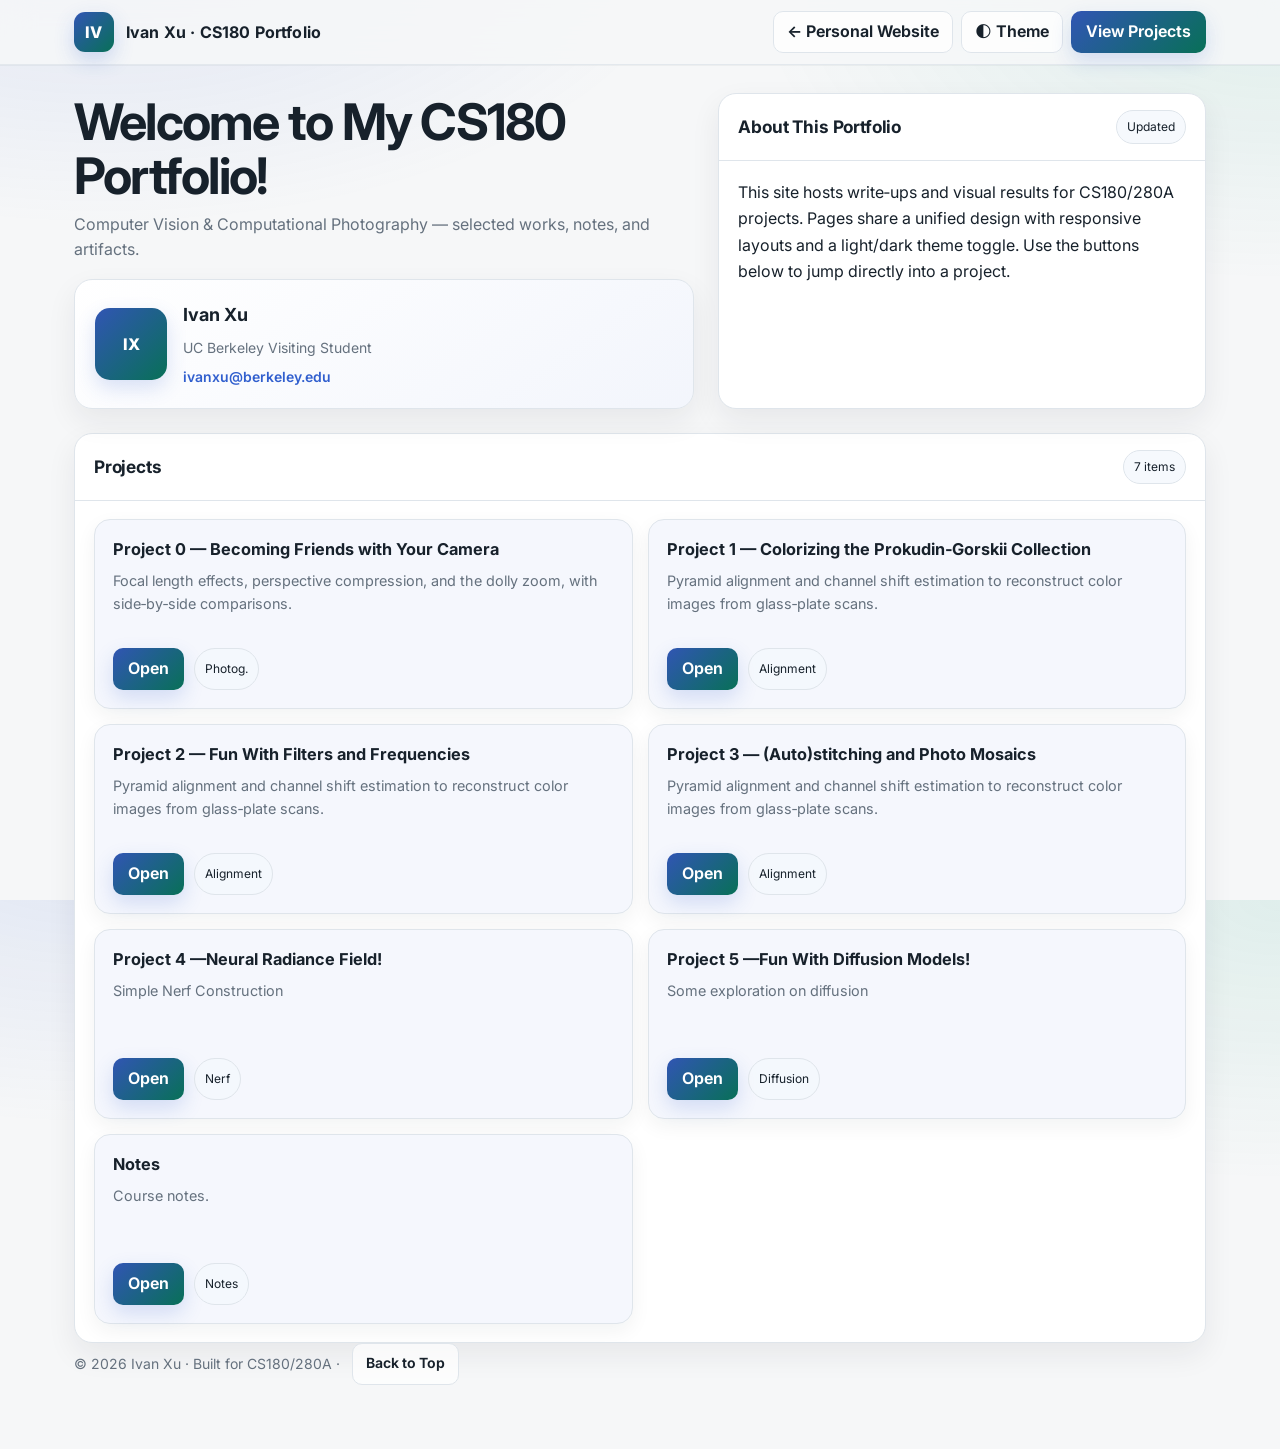
==== index.html @ 7f8e0cc7 "Polish CS180 portfolio visuals" ====
<!DOCTYPE html>
<html lang="en" data-theme="light">
<head>
  <meta charset="UTF-8" />
  <meta name="viewport" content="width=device-width, initial-scale=1" />
  <title>My CS180 Portfolio — Ivan Xu</title>
  <meta name="description" content="Ivan Xu · CS180/280A Portfolio — projects, profile, and links." />
  <link rel="preconnect" href="https://fonts.googleapis.com">
  <link rel="preconnect" href="https://fonts.gstatic.com" crossorigin>
  <link href="https://fonts.googleapis.com/css2?family=Inter:wght@400;500;600;700&display=swap" rel="stylesheet">
  <style>
    /* ------------------------------
       Theme Tokens (consistent with project pages)
    ------------------------------ */
    :root{
      --bg: #0b0c10;
      --panel: #111318;
      --text: #e6e8ec;
      --muted: #a6adbb;
      --accent: #7c9cff;
      --accent-2: #4ad6a7;
      --bdr: #1e2230;
      --shadow: 0 14px 40px rgba(0,0,0,.25);
      --radius-xl: 18px;
      --radius-lg: 14px;
      --radius-md: 12px;
      --blur: saturate(120%) blur(0px);
    }
    [data-theme="light"]{
      --bg: #f6f7fb;
      --panel: #ffffff;
      --text: #0b1220;
      --muted: #5c6475;
      --accent: #3a66ff;
      --accent-2: #0dbb8e;
      --bdr: #e8ebf3;
      --shadow: 0 18px 48px rgba(16,24,40,.08);
    }

    /* ------------------------------
       Base Styles
    ------------------------------ */
    * { box-sizing: border-box; }
    html, body { height: 100%; }
    body {
      margin: 0;
      font-family: Inter, system-ui, -apple-system, Segoe UI, Roboto, Helvetica, Arial, "Apple Color Emoji", "Segoe UI Emoji";
      background: radial-gradient(1200px 600px at 10% -10%, rgba(124,156,255,.12), transparent 60%),
                  radial-gradient(900px 500px at 100% 0%, rgba(74,214,167,.12), transparent 60%),
                  var(--bg);
      color: var(--text);
      line-height: 1.65;
    }

    a { color: inherit; }

    /* ------------------------------
       Header
    ------------------------------ */
    header.site { position: sticky; top: 0; z-index: 50; backdrop-filter: var(--blur); background: color-mix(in oklab, var(--bg) 70%, transparent); border-bottom: 1px solid var(--bdr); }
    .site-inner { max-width: 1080px; margin: 0 auto; padding: 14px 20px; display: flex; align-items: center; gap: 12px; }
    .logo { width: 42px; height: 42px; display: grid; place-items:center; border-radius: 12px; background: linear-gradient(135deg, var(--accent), var(--accent-2)); color: #fff; font-weight: 800; box-shadow: var(--shadow); letter-spacing: .4px; }
    .brand { font-weight: 750; letter-spacing: .3px; }
    .grow { flex: 1; }
    .site-inner > .actions { display: flex; flex-wrap: wrap; justify-content: flex-end; gap: 8px; }

    @media (max-width: 760px){
      .site-inner { flex-wrap: wrap; }
      .site-inner > .actions { width: 100%; justify-content: flex-start; }
    }

    .btn, a.btn { appearance: none; border: 0; cursor: pointer; text-decoration: none; color: #fff; font-weight: 600; }
    .btn.primary { padding: 10px 14px; border-radius: 10px; background: linear-gradient(135deg, var(--accent), var(--accent-2)); box-shadow: var(--shadow); transition: transform .2s ease, filter .2s ease; }
    .btn.primary:hover { transform: translateY(-1px); filter: saturate(110%); }
    .btn.ghost { padding: 10px 12px; border-radius: 10px; color: var(--text); background: transparent; border: 1px solid var(--bdr); }

    /* ------------------------------
       Hero
    ------------------------------ */
    .wrap { max-width: 1080px; margin: 0 auto; padding: 32px 20px 80px; }
    .hero { display: grid; grid-template-columns: 1.2fr .8fr; gap: 22px; align-items: center; }
    @media (max-width: 900px){ .hero { grid-template-columns: 1fr; } }
    .title { font-size: clamp(28px, 4vw, 44px); margin: 6px 0 8px; }
    .subtitle { color: var(--muted); margin: 0 0 18px; }

    .profile-card { background: var(--panel); border: 1px solid var(--bdr); border-radius: var(--radius-xl); box-shadow: var(--shadow); padding: 22px; display: grid; grid-template-columns: 72px 1fr; gap: 16px; align-items: center; }
    .avatar { width: 72px; height: 72px; border-radius: 16px; background: linear-gradient(135deg, var(--accent), var(--accent-2)); display: grid; place-items:center; color:#fff; font-weight: 800; box-shadow: var(--shadow); }
    .kv { display: grid; gap: 6px; }
    .kv .name { font-size: 18px; font-weight: 700; }
    .kv .meta { color: var(--muted); font-size: 14px; }
    .kv a.link { color: var(--accent); text-decoration: none; font-weight: 600; }

    /* ------------------------------
       Sections
    ------------------------------ */
    .section { margin-top: 28px; }
    .panel { background: var(--panel); border: 1px solid var(--bdr); border-radius: var(--radius-xl); box-shadow: var(--shadow); overflow: hidden; }
    .panel .panel-hd { padding: 18px 20px; border-bottom: 1px solid var(--bdr); display: flex; align-items: center; justify-content: space-between; gap: 10px; }
    .panel .panel-hd h2 { margin: 0; font-size: 18px; }
    .panel .panel-bd { padding: 20px; }

    /* Projects grid */
    .grid { display: grid; grid-template-columns: repeat(2, 1fr); gap: 18px; }
    @media (max-width: 760px){ .grid { grid-template-columns: 1fr; } }

    .card { position: relative; background: color-mix(in oklab, var(--panel) 92%, #000 8%); border: 1px solid var(--bdr); border-radius: var(--radius-lg); padding: 18px; box-shadow: var(--shadow); display: grid; gap: 10px; }
    .card h3 { margin: 0; font-size: 16px; }
    .card p { margin: 0; color: var(--muted); font-size: 14px; }
    .card .actions { display: flex; gap: 10px; margin-top: 8px; }
    .chip { display: inline-flex; align-items:center; gap:6px; padding: 6px 10px; border-radius: 999px; border: 1px dashed var(--bdr); font-size: 12px; color: var(--text); }

    /* Footer */
    footer { margin-top: 24px; color: var(--muted); font-size: 14px; }
  </style>
  <link rel="stylesheet" href="./portfolio-polish.css">
</head>
<body class="portfolio-home">
  <!-- Header -->
  <header class="site">
    <div class="site-inner">
      <div class="logo" aria-hidden="true">IV</div>
      <div class="brand">Ivan Xu · CS180 Portfolio</div>
      <div class="grow"></div>
      <div class="actions">
        <a class="btn ghost" href="https://aprilavrilivan.github.io/">← Personal Website</a>
        <button class="btn ghost" id="themeToggle" aria-label="Toggle theme">🌓 Theme</button>
        <a class="btn primary" href="#projects">View Projects</a>
      </div>
    </div>
  </header>

  <!-- Main -->
  <main class="wrap">
    <section class="hero">
      <div>
        <h1 class="title">Welcome to My CS180 Portfolio!</h1>
        <p class="subtitle">Computer Vision & Computational Photography — selected works, notes, and artifacts.</p>

        <div class="profile-card" aria-labelledby="profile-heading">
          <div class="avatar" aria-hidden="true">IX</div>
          <div class="kv">
            <div id="profile-heading" class="name">Ivan Xu</div>
            <div class="meta">UC Berkeley Visiting Student</div>
            <div class="meta"><a class="link" href="mailto:ivanxu@berkeley.edu">ivanxu@berkeley.edu</a></div>
          </div>
        </div>
      </div>
      <div class="panel" style="align-self: stretch;">
        <div class="panel-hd"><h2>About This Portfolio</h2><span class="chip">Updated</span></div>
        <div class="panel-bd">
          This site hosts write‑ups and visual results for CS180/280A projects. Pages share a unified design with responsive layouts and a light/dark theme toggle. Use the buttons below to jump directly into a project.
        </div>
      </div>
    </section>

    <!-- Projects -->
    <section id="projects" class="section panel" aria-labelledby="projects-heading">
      <div class="panel-hd">
        <h2 id="projects-heading">Projects</h2>
        <span class="chip">7 items</span>
      </div>
      <div class="panel-bd">
        <div class="grid">
          <article class="card" aria-labelledby="p0-title">
            <h3 id="p0-title">Project 0 — Becoming Friends with Your Camera</h3>
            <p>Focal length effects, perspective compression, and the dolly zoom, with side‑by‑side comparisons.</p>
            <div class="actions">
              <a class="btn primary" href="./1/index.html" aria-label="Open Project 0">Open</a>
              <span class="chip" title="Computational Photography">Photog.</span>
            </div>
          </article>

          <article class="card" aria-labelledby="p1-title">
            <h3 id="p1-title">Project 1 — Colorizing the Prokudin‑Gorskii Collection</h3>
            <p>Pyramid alignment and channel shift estimation to reconstruct color images from glass‑plate scans.</p>
            <div class="actions">
              <a class="btn primary" href="./2/index.html" aria-label="Open Project 1">Open</a>
              <span class="chip" title="Image Alignment">Alignment</span>
            </div>
          </article>

          <article class="card" aria-labelledby="p2-title">
            <h3 id="p2-title">Project 2 — Fun With Filters and Frequencies</h3>
            <p>Pyramid alignment and channel shift estimation to reconstruct color images from glass‑plate scans.</p>
            <div class="actions">
              <a class="btn primary" href="./3/index.html" aria-label="Open Project 2">Open</a>
              <span class="chip" title="Filters and Frequencies">Alignment</span>
            </div>
          </article>

          <article class="card" aria-labelledby="p3-title">
            <h3 id="p3-title">Project 3 — (Auto)stitching and Photo Mosaics</h3>
            <p>Pyramid alignment and channel shift estimation to reconstruct color images from glass‑plate scans.</p>
            <div class="actions">
              <a class="btn primary" href="./4/index.html" aria-label="Open Project 3">Open</a>
              <span class="chip" title="Image Alignment">Alignment</span>
            </div>
          </article>

          <article class="card" aria-labelledby="p4-title">
            <h3 id="p4-title">Project 4 —Neural Radiance Field!</h3>
            <p>Simple Nerf Construction</p>
            <div class="actions">
              <a class="btn primary" href="./5/index.html" aria-label="Open Project 4">Open</a>
              <span class="chip" title="Nerf">Nerf</span>
            </div>
          </article>
          
          <article class="card" aria-labelledby="p5-title">
            <h3 id="p5-title">Project 5 —Fun With Diffusion Models!</h3>
            <p>Some exploration on diffusion</p>
            <div class="actions">
              <a class="btn primary" href="./6/index.html" aria-label="Open Project 5">Open</a>
              <span class="chip" title="Diffusion">Diffusion</span>
            </div>
          </article>

          <article class="card" aria-labelledby="notes-title">
            <h3 id="notes-title">Notes</h3>
            <p>Course notes.</p>
            <div class="actions">
              <a class="btn primary" href="./notes/cs180-course-notes.pdf" aria-label="Open CS 180 notes">Open</a>
              <span class="chip" title="Course Notes">Notes</span>
            </div>
          </article>
          
        </div>
      </div>
    </section>

    <!-- Footer -->
    <footer class="wrap" style="padding-top:0;">
      © <span id="year"></span> Ivan Xu · Built for CS180/280A · <a class="btn ghost" href="#top" style="margin-left:8px;">Back to Top</a>
    </footer>
  </main>

  <script>
    // Theme toggle with persistence
    const key = 'pg-theme';
    const saved = localStorage.getItem(key);
    if(saved){ document.documentElement.setAttribute('data-theme', saved); }
    document.getElementById('themeToggle').addEventListener('click', () => {
      const current = document.documentElement.getAttribute('data-theme') || 'light';
      const next = current === 'light' ? 'dark' : 'light';
      document.documentElement.setAttribute('data-theme', next);
      localStorage.setItem(key, next);
    });
    // Footer year
    document.getElementById('year').textContent = new Date().getFullYear();
  </script>
</body>
</html>
---- portfolio-polish.css ----
:root {
  --bg: #0b1017;
  --panel: #111923;
  --text: #eef3f7;
  --muted: #a1adba;
  --accent: #6f91ff;
  --accent-2: #35c99a;
  --action-start: #3f61c2;
  --action-end: #08765c;
  --bdr: rgba(166, 181, 199, 0.18);
  --shadow: 0 14px 36px rgba(0, 0, 0, 0.22);
  --radius-xl: 18px;
  --radius-lg: 16px;
  --radius-md: 12px;
  --blur: saturate(140%) blur(16px);
}

[data-theme="light"] {
  --bg: #f6f7f8;
  --panel: #ffffff;
  --text: #17212b;
  --muted: #65717e;
  --accent: #315fce;
  --accent-2: #119a78;
  --action-start: #3155b4;
  --action-end: #087057;
  --bdr: #dfe5eb;
  --shadow: 0 12px 30px rgba(23, 33, 43, 0.07);
}

html {
  scroll-behavior: smooth;
  scroll-padding-top: 84px;
}

body {
  min-height: 100%;
  background:
    radial-gradient(960px 480px at 8% -8%, color-mix(in srgb, var(--accent) 12%, transparent), transparent 62%),
    radial-gradient(820px 440px at 100% 0%, color-mix(in srgb, var(--accent-2) 10%, transparent), transparent 64%),
    var(--bg);
  line-height: 1.65;
  -webkit-font-smoothing: antialiased;
  text-rendering: optimizeLegibility;
}

button,
input,
select,
textarea {
  font: inherit;
}

::selection {
  color: var(--text);
  background: color-mix(in srgb, var(--accent) 24%, transparent);
}

a,
button {
  -webkit-tap-highlight-color: transparent;
}

a:focus-visible,
button:focus-visible {
  outline: 3px solid var(--accent);
  outline-offset: 3px;
}

header.site {
  background: color-mix(in srgb, var(--bg) 86%, transparent);
  border-bottom-color: color-mix(in srgb, var(--bdr) 82%, transparent);
  box-shadow: 0 1px 0 color-mix(in srgb, var(--text) 4%, transparent);
  backdrop-filter: var(--blur);
  -webkit-backdrop-filter: var(--blur);
}

.site-inner {
  width: min(100%, 1180px);
  max-width: 1180px;
  min-height: 64px;
  padding: 10px 24px;
  gap: 12px;
}

.logo {
  width: 40px;
  height: 40px;
  flex: 0 0 auto;
  border-radius: 11px;
  background: linear-gradient(135deg, var(--action-start), var(--action-end));
  box-shadow: 0 8px 20px color-mix(in srgb, var(--accent) 22%, transparent);
}

.brand {
  color: var(--text);
  font-weight: 700;
  letter-spacing: 0.01em;
}

header .actions {
  display: flex;
  align-items: center;
  justify-content: flex-end;
  flex-wrap: wrap;
  gap: 8px;
}

.btn,
a.btn {
  min-height: 42px;
  display: inline-flex;
  align-items: center;
  justify-content: center;
  border-radius: 11px;
  font-weight: 650;
  line-height: 1.2;
  transition: transform 180ms ease, border-color 180ms ease, background-color 180ms ease, box-shadow 180ms ease, filter 180ms ease;
}

.btn.primary {
  padding: 10px 15px;
  background: linear-gradient(135deg, var(--action-start), var(--action-end));
  box-shadow: 0 8px 20px color-mix(in srgb, var(--accent) 18%, transparent);
}

.btn.ghost {
  padding: 9px 13px;
  color: var(--text);
  background: color-mix(in srgb, var(--panel) 72%, transparent);
  border: 1px solid var(--bdr);
}

.wrap {
  width: min(100%, 1180px);
  max-width: 1180px;
  padding: 28px 24px 64px;
}

.portfolio-home .hero {
  grid-template-columns: minmax(0, 1.12fr) minmax(300px, 0.88fr);
  gap: 24px;
  align-items: stretch;
}

.portfolio-home .title {
  max-width: 780px;
  margin: 2px 0 8px;
  font-size: clamp(2rem, 4.5vw, 3.15rem);
  line-height: 1.08;
  letter-spacing: -0.035em;
}

.portfolio-home .subtitle {
  max-width: 720px;
  margin-bottom: 16px;
  font-size: 1rem;
  line-height: 1.6;
}

h1.page-title {
  max-width: 920px;
  margin: 14px 0 7px;
  font-size: clamp(1.75rem, 3.2vw, 2.5rem);
  line-height: 1.16;
  letter-spacing: -0.025em;
}

p.lead {
  max-width: 880px;
  margin-bottom: 20px;
  line-height: 1.65;
}

.portfolio-home .profile-card,
.panel,
.portfolio-home .card {
  border-color: var(--bdr);
}

.portfolio-home .profile-card {
  padding: 20px;
  border-radius: var(--radius-xl);
  background: linear-gradient(145deg, var(--panel), color-mix(in srgb, var(--panel) 94%, var(--accent) 6%));
  box-shadow: var(--shadow);
}

.portfolio-home .avatar {
  border-radius: 15px;
  background: linear-gradient(135deg, var(--action-start), var(--action-end));
  box-shadow: 0 8px 20px color-mix(in srgb, var(--accent) 18%, transparent);
}

.panel {
  border-radius: var(--radius-xl);
  box-shadow: var(--shadow);
}

.section.panel,
main.wrap > section.panel {
  margin-top: 24px;
}

.panel .panel-hd {
  padding: 16px 19px;
  border-bottom-color: var(--bdr);
  flex-wrap: wrap;
}

.panel .panel-hd h2 {
  font-size: 1.08rem;
  line-height: 1.35;
  letter-spacing: -0.01em;
}

.panel .panel-bd {
  padding: 18px 19px;
}

.portfolio-home .grid {
  gap: 15px;
}

.portfolio-home .card {
  min-height: 190px;
  padding: 18px;
  display: flex;
  flex-direction: column;
  gap: 9px;
  border-radius: var(--radius-lg);
  background: color-mix(in srgb, var(--panel) 95%, var(--accent) 5%);
  box-shadow: 0 7px 20px rgba(23, 33, 43, 0.055);
  transition: transform 180ms ease, border-color 180ms ease, box-shadow 180ms ease;
}

.portfolio-home .card h3 {
  font-size: 1.02rem;
  line-height: 1.45;
}

.portfolio-home .card p {
  font-size: 0.9rem;
  line-height: 1.58;
}

.portfolio-home .card .actions {
  margin-top: auto;
  padding-top: 5px;
  flex-wrap: wrap;
}

.portfolio-home .chip {
  border-style: solid;
  border-color: var(--bdr);
  background: color-mix(in srgb, var(--panel) 82%, var(--accent) 4%);
}

.back-btn {
  min-height: 44px;
  padding: 10px 15px;
  border-radius: 11px;
  background: color-mix(in srgb, var(--panel) 90%, var(--accent) 4%);
  box-shadow: 0 7px 18px rgba(23, 33, 43, 0.06);
}

a.link,
.kv a.link {
  color: var(--accent);
}

main.wrap > footer.wrap {
  width: 100%;
  max-width: none;
  padding-right: 0;
  padding-bottom: 0;
  padding-left: 0;
}

@media (hover: hover) and (pointer: fine) {
  .btn.primary:hover,
  .btn.ghost:hover,
  .back-btn:hover {
    transform: translateY(-1px);
  }

  .btn.ghost:hover,
  .back-btn:hover {
    border-color: color-mix(in srgb, var(--accent) 42%, var(--bdr));
    background: color-mix(in srgb, var(--panel) 90%, var(--accent) 7%);
  }

  .portfolio-home .card:hover {
    transform: translateY(-2px);
    border-color: color-mix(in srgb, var(--accent) 35%, var(--bdr));
    box-shadow: 0 13px 28px rgba(23, 33, 43, 0.09);
  }
}

@media (max-width: 900px) {
  .portfolio-home .hero {
    grid-template-columns: 1fr;
    gap: 16px;
  }
}

@media (max-width: 760px) {
  html {
    scroll-padding-top: 122px;
  }

  .site-inner {
    min-height: 58px;
    padding: 9px 16px;
    gap: 9px;
    flex-wrap: wrap;
  }

  .logo {
    width: 36px;
    height: 36px;
    border-radius: 10px;
  }

  .brand {
    min-width: 0;
    flex: 1;
    font-size: 0.9rem;
    line-height: 1.3;
  }

  .site-inner > .grow {
    display: none;
  }

  header .actions,
  .site-inner > .actions {
    width: 100%;
    justify-content: flex-start;
  }

  header .actions .btn {
    min-height: 40px;
    padding: 8px 11px;
    font-size: 0.875rem;
  }

  .wrap {
    padding: 20px 16px 48px;
  }

  .portfolio-home .title {
    font-size: clamp(1.85rem, 10vw, 2.55rem);
  }

  .portfolio-home .profile-card {
    grid-template-columns: 58px 1fr;
    padding: 17px;
  }

  .portfolio-home .avatar {
    width: 58px;
    height: 58px;
  }

  .panel .panel-hd,
  .panel .panel-bd {
    padding: 15px;
  }

  .portfolio-home .card {
    min-height: 0;
    padding: 16px;
  }
}

@media (max-width: 480px) {
  html {
    scroll-padding-top: 164px;
  }
}

@media (prefers-reduced-motion: reduce) {
  html {
    scroll-behavior: auto;
  }

  *,
  *::before,
  *::after {
    scroll-behavior: auto !important;
    transition-duration: 0.01ms !important;
    animation-duration: 0.01ms !important;
    animation-iteration-count: 1 !important;
  }
}
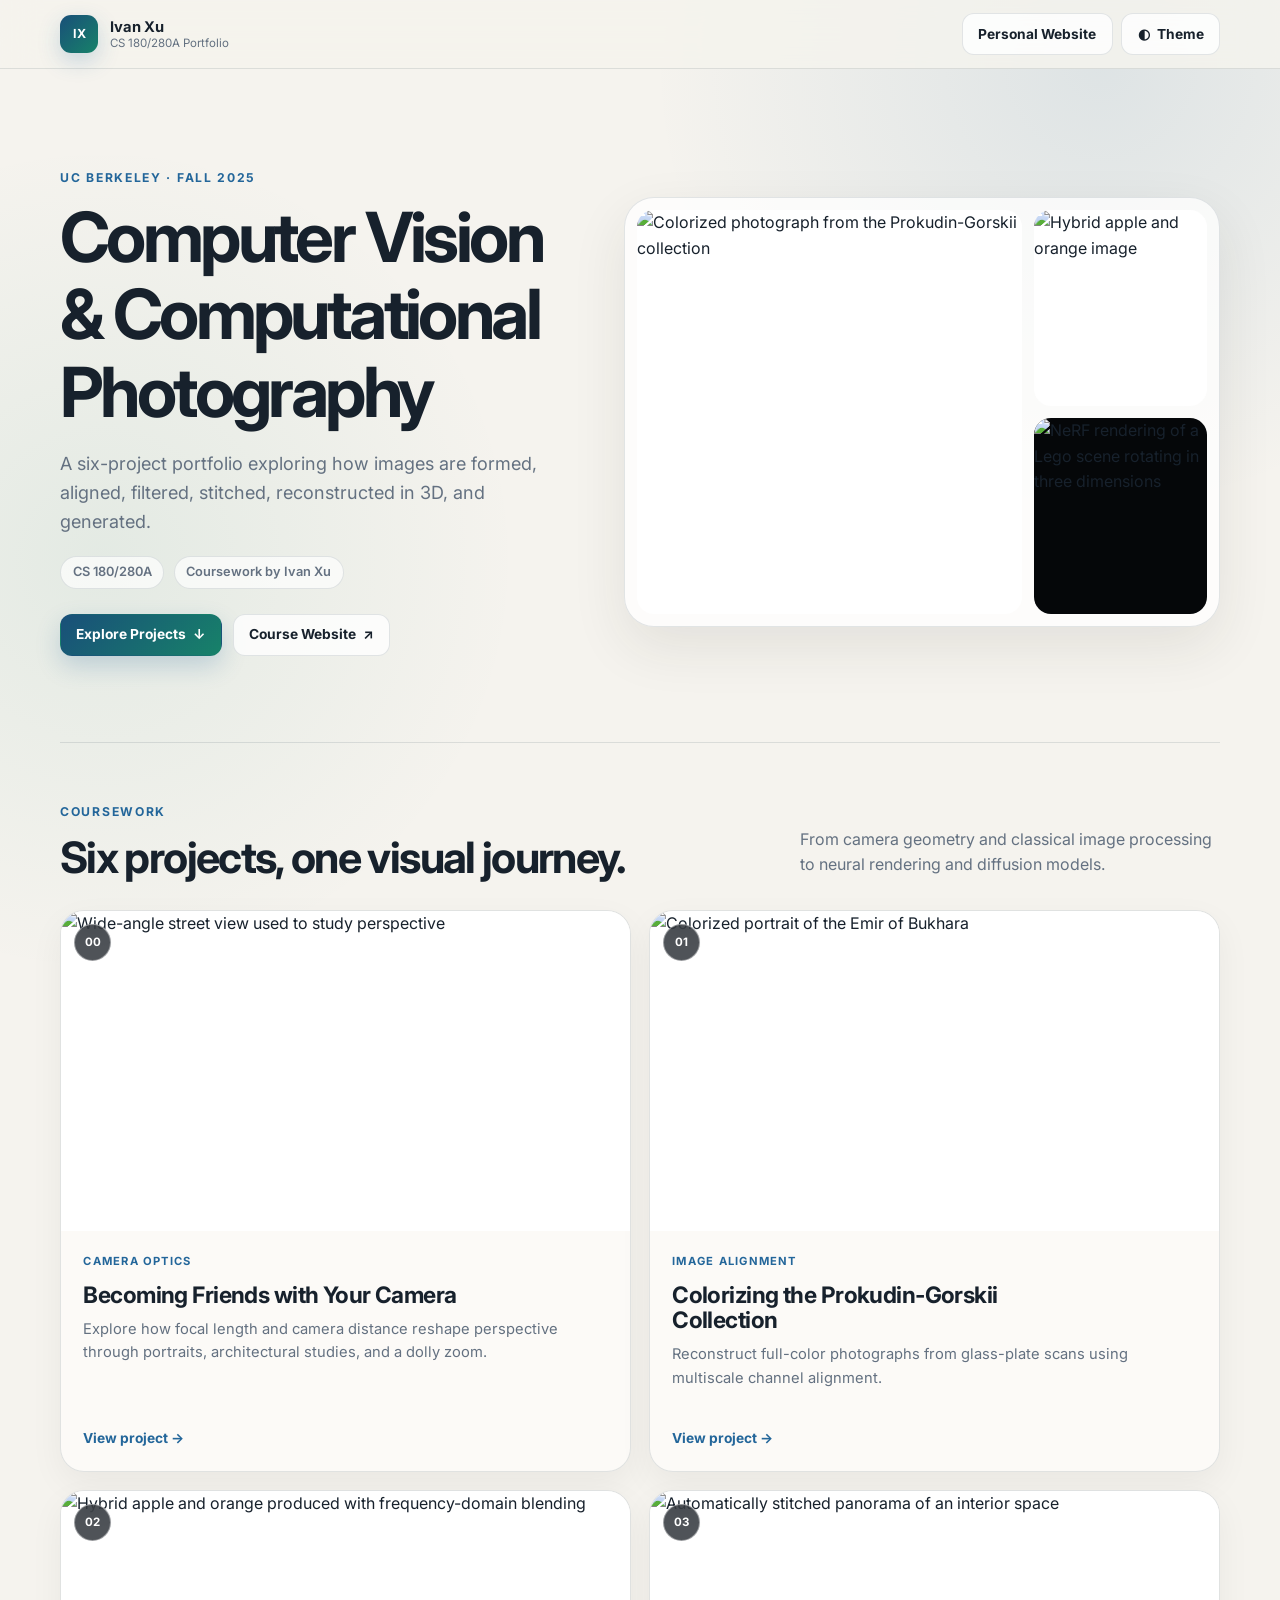
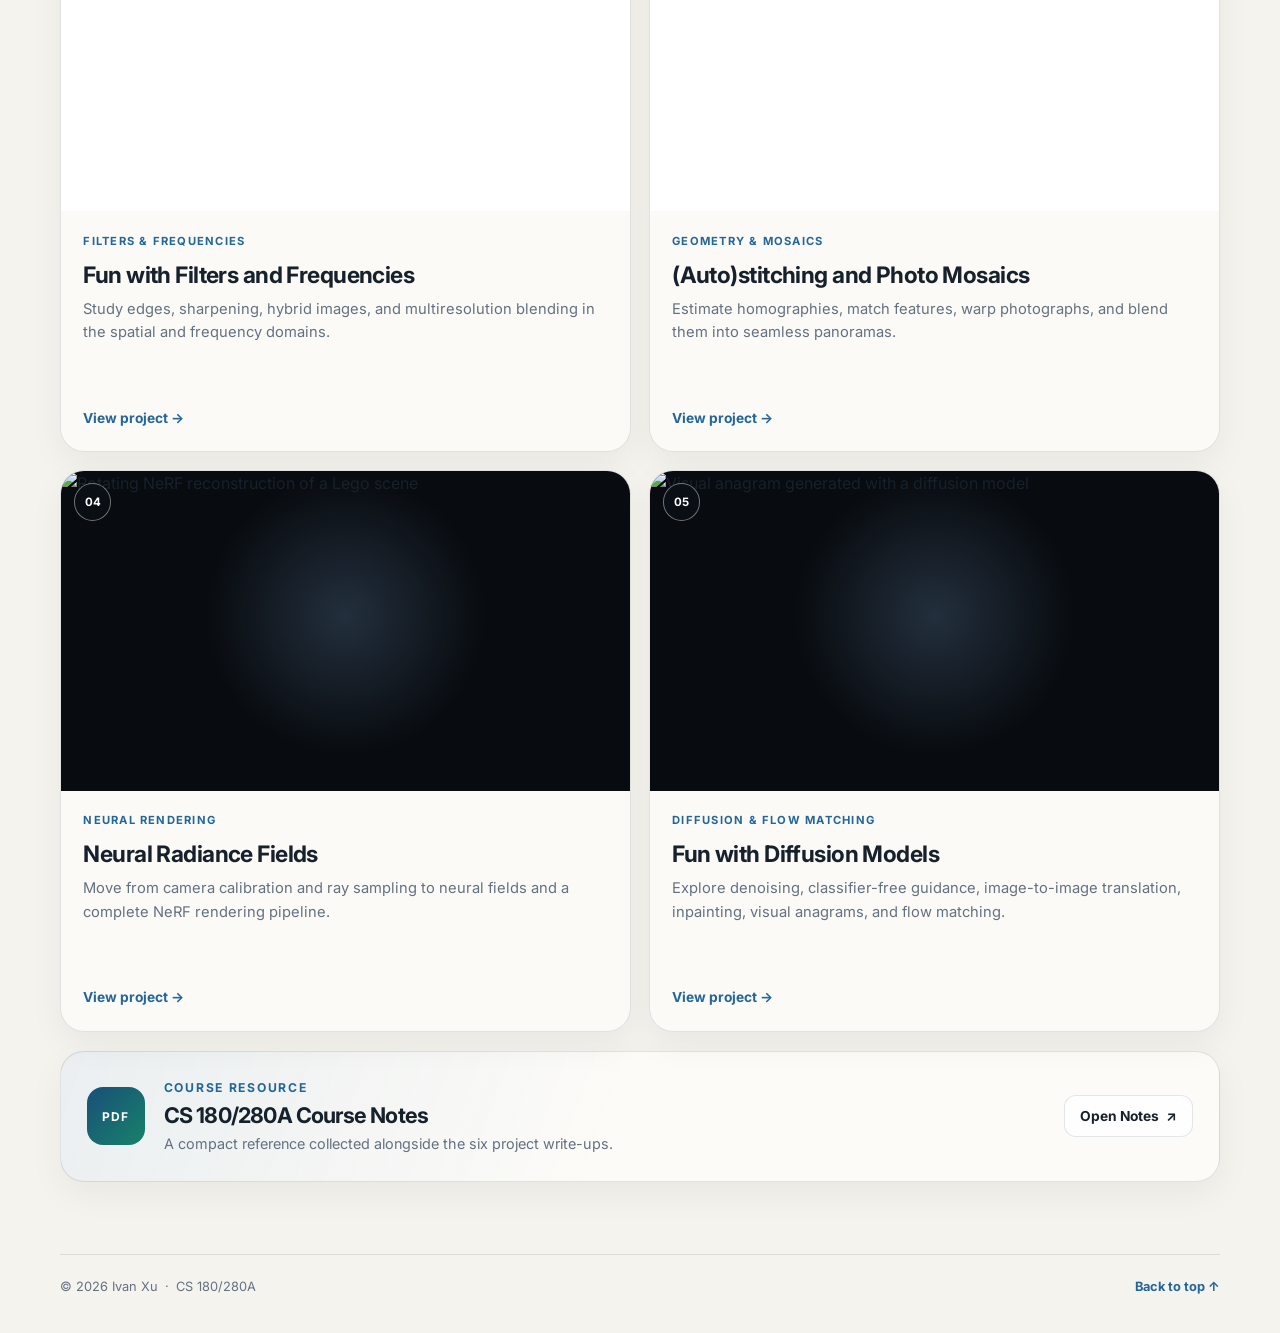
==== commit 534a9aad: "Redesign CS180 portfolio homepage" ====
--- a/index.html
+++ b/index.html
@@ -1,252 +1,318 @@
-<!DOCTYPE html>
+<!doctype html>
 <html lang="en" data-theme="light">
-<head>
-  <meta charset="UTF-8" />
-  <meta name="viewport" content="width=device-width, initial-scale=1" />
-  <title>My CS180 Portfolio — Ivan Xu</title>
-  <meta name="description" content="Ivan Xu · CS180/280A Portfolio — projects, profile, and links." />
-  <link rel="preconnect" href="https://fonts.googleapis.com">
-  <link rel="preconnect" href="https://fonts.gstatic.com" crossorigin>
-  <link href="https://fonts.googleapis.com/css2?family=Inter:wght@400;500;600;700&display=swap" rel="stylesheet">
-  <style>
-    /* ------------------------------
-       Theme Tokens (consistent with project pages)
-    ------------------------------ */
-    :root{
-      --bg: #0b0c10;
-      --panel: #111318;
-      --text: #e6e8ec;
-      --muted: #a6adbb;
-      --accent: #7c9cff;
-      --accent-2: #4ad6a7;
-      --bdr: #1e2230;
-      --shadow: 0 14px 40px rgba(0,0,0,.25);
-      --radius-xl: 18px;
-      --radius-lg: 14px;
-      --radius-md: 12px;
-      --blur: saturate(120%) blur(0px);
-    }
-    [data-theme="light"]{
-      --bg: #f6f7fb;
-      --panel: #ffffff;
-      --text: #0b1220;
-      --muted: #5c6475;
-      --accent: #3a66ff;
-      --accent-2: #0dbb8e;
-      --bdr: #e8ebf3;
-      --shadow: 0 18px 48px rgba(16,24,40,.08);
-    }
-
-    /* ------------------------------
-       Base Styles
-    ------------------------------ */
-    * { box-sizing: border-box; }
-    html, body { height: 100%; }
-    body {
-      margin: 0;
-      font-family: Inter, system-ui, -apple-system, Segoe UI, Roboto, Helvetica, Arial, "Apple Color Emoji", "Segoe UI Emoji";
-      background: radial-gradient(1200px 600px at 10% -10%, rgba(124,156,255,.12), transparent 60%),
-                  radial-gradient(900px 500px at 100% 0%, rgba(74,214,167,.12), transparent 60%),
-                  var(--bg);
-      color: var(--text);
-      line-height: 1.65;
-    }
-
-    a { color: inherit; }
-
-    /* ------------------------------
-       Header
-    ------------------------------ */
-    header.site { position: sticky; top: 0; z-index: 50; backdrop-filter: var(--blur); background: color-mix(in oklab, var(--bg) 70%, transparent); border-bottom: 1px solid var(--bdr); }
-    .site-inner { max-width: 1080px; margin: 0 auto; padding: 14px 20px; display: flex; align-items: center; gap: 12px; }
-    .logo { width: 42px; height: 42px; display: grid; place-items:center; border-radius: 12px; background: linear-gradient(135deg, var(--accent), var(--accent-2)); color: #fff; font-weight: 800; box-shadow: var(--shadow); letter-spacing: .4px; }
-    .brand { font-weight: 750; letter-spacing: .3px; }
-    .grow { flex: 1; }
-    .site-inner > .actions { display: flex; flex-wrap: wrap; justify-content: flex-end; gap: 8px; }
-
-    @media (max-width: 760px){
-      .site-inner { flex-wrap: wrap; }
-      .site-inner > .actions { width: 100%; justify-content: flex-start; }
-    }
-
-    .btn, a.btn { appearance: none; border: 0; cursor: pointer; text-decoration: none; color: #fff; font-weight: 600; }
-    .btn.primary { padding: 10px 14px; border-radius: 10px; background: linear-gradient(135deg, var(--accent), var(--accent-2)); box-shadow: var(--shadow); transition: transform .2s ease, filter .2s ease; }
-    .btn.primary:hover { transform: translateY(-1px); filter: saturate(110%); }
-    .btn.ghost { padding: 10px 12px; border-radius: 10px; color: var(--text); background: transparent; border: 1px solid var(--bdr); }
-
-    /* ------------------------------
-       Hero
-    ------------------------------ */
-    .wrap { max-width: 1080px; margin: 0 auto; padding: 32px 20px 80px; }
-    .hero { display: grid; grid-template-columns: 1.2fr .8fr; gap: 22px; align-items: center; }
-    @media (max-width: 900px){ .hero { grid-template-columns: 1fr; } }
-    .title { font-size: clamp(28px, 4vw, 44px); margin: 6px 0 8px; }
-    .subtitle { color: var(--muted); margin: 0 0 18px; }
-
-    .profile-card { background: var(--panel); border: 1px solid var(--bdr); border-radius: var(--radius-xl); box-shadow: var(--shadow); padding: 22px; display: grid; grid-template-columns: 72px 1fr; gap: 16px; align-items: center; }
-    .avatar { width: 72px; height: 72px; border-radius: 16px; background: linear-gradient(135deg, var(--accent), var(--accent-2)); display: grid; place-items:center; color:#fff; font-weight: 800; box-shadow: var(--shadow); }
-    .kv { display: grid; gap: 6px; }
-    .kv .name { font-size: 18px; font-weight: 700; }
-    .kv .meta { color: var(--muted); font-size: 14px; }
-    .kv a.link { color: var(--accent); text-decoration: none; font-weight: 600; }
-
-    /* ------------------------------
-       Sections
-    ------------------------------ */
-    .section { margin-top: 28px; }
-    .panel { background: var(--panel); border: 1px solid var(--bdr); border-radius: var(--radius-xl); box-shadow: var(--shadow); overflow: hidden; }
-    .panel .panel-hd { padding: 18px 20px; border-bottom: 1px solid var(--bdr); display: flex; align-items: center; justify-content: space-between; gap: 10px; }
-    .panel .panel-hd h2 { margin: 0; font-size: 18px; }
-    .panel .panel-bd { padding: 20px; }
-
-    /* Projects grid */
-    .grid { display: grid; grid-template-columns: repeat(2, 1fr); gap: 18px; }
-    @media (max-width: 760px){ .grid { grid-template-columns: 1fr; } }
-
-    .card { position: relative; background: color-mix(in oklab, var(--panel) 92%, #000 8%); border: 1px solid var(--bdr); border-radius: var(--radius-lg); padding: 18px; box-shadow: var(--shadow); display: grid; gap: 10px; }
-    .card h3 { margin: 0; font-size: 16px; }
-    .card p { margin: 0; color: var(--muted); font-size: 14px; }
-    .card .actions { display: flex; gap: 10px; margin-top: 8px; }
-    .chip { display: inline-flex; align-items:center; gap:6px; padding: 6px 10px; border-radius: 999px; border: 1px dashed var(--bdr); font-size: 12px; color: var(--text); }
-
-    /* Footer */
-    footer { margin-top: 24px; color: var(--muted); font-size: 14px; }
-  </style>
-  <link rel="stylesheet" href="./portfolio-polish.css">
-</head>
-<body class="portfolio-home">
-  <!-- Header -->
-  <header class="site">
-    <div class="site-inner">
-      <div class="logo" aria-hidden="true">IV</div>
-      <div class="brand">Ivan Xu · CS180 Portfolio</div>
-      <div class="grow"></div>
-      <div class="actions">
-        <a class="btn ghost" href="https://aprilavrilivan.github.io/">← Personal Website</a>
-        <button class="btn ghost" id="themeToggle" aria-label="Toggle theme">🌓 Theme</button>
-        <a class="btn primary" href="#projects">View Projects</a>
+  <head>
+    <meta charset="utf-8">
+    <meta name="viewport" content="width=device-width, initial-scale=1">
+
+    <title>CS 180/280A Portfolio — Ivan Xu</title>
+    <meta
+      name="description"
+      content="Ivan Xu’s CS 180/280A portfolio: six projects in computer vision and computational photography."
+    >
+    <meta name="theme-color" content="#f5f3ee">
+
+    <link rel="preconnect" href="https://fonts.googleapis.com">
+    <link rel="preconnect" href="https://fonts.gstatic.com" crossorigin>
+    <link
+      href="https://fonts.googleapis.com/css2?family=Inter:wght@400;500;600;700&amp;display=swap"
+      rel="stylesheet"
+    >
+    <link rel="stylesheet" href="homepage.css?v=20260926">
+
+    <script>
+      try {
+        const savedTheme = localStorage.getItem('cs180-theme');
+        if (savedTheme) document.documentElement.dataset.theme = savedTheme;
+      } catch (_) {}
+    </script>
+  </head>
+
+  <body id="top">
+    <a class="skip-link" href="#main-content">Skip to main content</a>
+
+    <header class="site-header">
+      <div class="nav-inner">
+        <a class="brand" href="#top" aria-label="Back to the top of the CS 180 portfolio">
+          <span class="brand-mark" aria-hidden="true">IX</span>
+          <span class="brand-copy">
+            <strong>Ivan Xu</strong>
+            <small>CS 180/280A Portfolio</small>
+          </span>
+        </a>
+
+        <nav class="header-actions" aria-label="Portfolio navigation">
+          <a class="button button-quiet" href="https://aprilavrilivan.github.io/">
+            Personal Website
+          </a>
+          <button
+            class="button button-quiet theme-toggle"
+            id="themeToggle"
+            type="button"
+            aria-label="Toggle light and dark theme"
+            aria-pressed="false"
+          >
+            <span aria-hidden="true">◐</span>
+            Theme
+          </button>
+        </nav>
       </div>
-    </div>
-  </header>
-
-  <!-- Main -->
-  <main class="wrap">
-    <section class="hero">
+    </header>
+
+    <main class="page-shell" id="main-content">
+      <section class="course-hero" aria-labelledby="page-title">
+        <div class="hero-copy">
+          <p class="eyebrow">UC Berkeley · Fall 2025</p>
+          <h1 id="page-title">Computer Vision &amp; Computational Photography</h1>
+          <p class="hero-summary">
+            A six-project portfolio exploring how images are formed, aligned,
+            filtered, stitched, reconstructed in 3D, and generated.
+          </p>
+
+          <div class="course-meta" aria-label="Course information">
+            <span>CS 180/280A</span>
+            <span>Coursework by Ivan Xu</span>
+          </div>
+
+          <div class="hero-actions">
+            <a class="button button-primary" href="#projects">
+              Explore Projects <span aria-hidden="true">↓</span>
+            </a>
+            <a
+              class="button button-secondary"
+              href="https://cal-cs180.github.io/fa25/"
+            >
+              Course Website <span aria-hidden="true">↗</span>
+            </a>
+          </div>
+        </div>
+
+        <div class="hero-collage" aria-label="Selected visual results from the course projects">
+          <figure class="hero-image hero-image-main">
+            <img
+              src="2/media/emir.jpeg"
+              alt="Colorized photograph from the Prokudin-Gorskii collection"
+              width="3702"
+              height="3209"
+              decoding="async"
+            >
+          </figure>
+          <figure class="hero-image">
+            <img
+              src="3/media/blend_final.png"
+              alt="Hybrid apple and orange image"
+              width="300"
+              height="300"
+              decoding="async"
+            >
+          </figure>
+          <figure class="hero-image hero-image-dark">
+            <img
+              src="5/media/lego_spherical.gif"
+              alt="NeRF rendering of a Lego scene rotating in three dimensions"
+              width="200"
+              height="200"
+              decoding="async"
+            >
+          </figure>
+        </div>
+      </section>
+
+      <section class="projects-section" id="projects" aria-labelledby="projects-title">
+        <div class="section-heading">
+          <div>
+            <p class="eyebrow">Coursework</p>
+            <h2 id="projects-title">Six projects, one visual journey.</h2>
+          </div>
+          <p>
+            From camera geometry and classical image processing to neural
+            rendering and diffusion models.
+          </p>
+        </div>
+
+        <div class="project-grid">
+          <a class="project-card" href="1/index.html" aria-labelledby="project-0-title">
+            <div class="project-media">
+              <img
+                src="1/media/img6.jpg"
+                alt="Wide-angle street view used to study perspective"
+                width="4032"
+                height="3024"
+                loading="lazy"
+                decoding="async"
+              >
+              <span class="project-number">00</span>
+            </div>
+            <div class="project-copy">
+              <span class="project-tag">Camera Optics</span>
+              <h3 id="project-0-title">Becoming Friends with Your Camera</h3>
+              <p>
+                Explore how focal length and camera distance reshape perspective
+                through portraits, architectural studies, and a dolly zoom.
+              </p>
+              <span class="project-link">View project <span aria-hidden="true">→</span></span>
+            </div>
+          </a>
+
+          <a class="project-card" href="2/index.html" aria-labelledby="project-1-title">
+            <div class="project-media">
+              <img
+                src="2/media/emir.jpeg"
+                alt="Colorized portrait of the Emir of Bukhara"
+                width="3702"
+                height="3209"
+                loading="lazy"
+                decoding="async"
+              >
+              <span class="project-number">01</span>
+            </div>
+            <div class="project-copy">
+              <span class="project-tag">Image Alignment</span>
+              <h3 id="project-1-title">Colorizing the Prokudin-Gorskii Collection</h3>
+              <p>
+                Reconstruct full-color photographs from glass-plate scans using
+                multiscale channel alignment.
+              </p>
+              <span class="project-link">View project <span aria-hidden="true">→</span></span>
+            </div>
+          </a>
+
+          <a class="project-card" href="3/index.html" aria-labelledby="project-2-title">
+            <div class="project-media">
+              <img
+                src="3/media/blend_final.png"
+                alt="Hybrid apple and orange produced with frequency-domain blending"
+                width="300"
+                height="300"
+                loading="lazy"
+                decoding="async"
+              >
+              <span class="project-number">02</span>
+            </div>
+            <div class="project-copy">
+              <span class="project-tag">Filters &amp; Frequencies</span>
+              <h3 id="project-2-title">Fun with Filters and Frequencies</h3>
+              <p>
+                Study edges, sharpening, hybrid images, and multiresolution
+                blending in the spatial and frequency domains.
+              </p>
+              <span class="project-link">View project <span aria-hidden="true">→</span></span>
+            </div>
+          </a>
+
+          <a class="project-card" href="4/index.html" aria-labelledby="project-3-title">
+            <div class="project-media">
+              <img
+                src="4/media/canteen_result.png"
+                alt="Automatically stitched panorama of an interior space"
+                width="2188"
+                height="1384"
+                loading="lazy"
+                decoding="async"
+              >
+              <span class="project-number">03</span>
+            </div>
+            <div class="project-copy">
+              <span class="project-tag">Geometry &amp; Mosaics</span>
+              <h3 id="project-3-title">(Auto)stitching and Photo Mosaics</h3>
+              <p>
+                Estimate homographies, match features, warp photographs, and
+                blend them into seamless panoramas.
+              </p>
+              <span class="project-link">View project <span aria-hidden="true">→</span></span>
+            </div>
+          </a>
+
+          <a class="project-card" href="5/index.html" aria-labelledby="project-4-title">
+            <div class="project-media project-media-dark">
+              <img
+                class="project-media-contain"
+                src="5/media/lego_spherical.gif"
+                alt="Rotating NeRF reconstruction of a Lego scene"
+                width="200"
+                height="200"
+                loading="lazy"
+                decoding="async"
+              >
+              <span class="project-number">04</span>
+            </div>
+            <div class="project-copy">
+              <span class="project-tag">Neural Rendering</span>
+              <h3 id="project-4-title">Neural Radiance Fields</h3>
+              <p>
+                Move from camera calibration and ray sampling to neural fields
+                and a complete NeRF rendering pipeline.
+              </p>
+              <span class="project-link">View project <span aria-hidden="true">→</span></span>
+            </div>
+          </a>
+
+          <a class="project-card" href="6/index.html" aria-labelledby="project-5-title">
+            <div class="project-media project-media-dark">
+              <img
+                class="project-media-contain"
+                src="6/media/anagram_4.png"
+                alt="Visual anagram generated with a diffusion model"
+                width="64"
+                height="64"
+                loading="lazy"
+                decoding="async"
+              >
+              <span class="project-number">05</span>
+            </div>
+            <div class="project-copy">
+              <span class="project-tag">Diffusion &amp; Flow Matching</span>
+              <h3 id="project-5-title">Fun with Diffusion Models</h3>
+              <p>
+                Explore denoising, classifier-free guidance, image-to-image
+                translation, inpainting, visual anagrams, and flow matching.
+              </p>
+              <span class="project-link">View project <span aria-hidden="true">→</span></span>
+            </div>
+          </a>
+        </div>
+      </section>
+
+      <section class="notes-card" aria-labelledby="notes-title">
+        <div class="notes-icon" aria-hidden="true">PDF</div>
+        <div>
+          <p class="eyebrow">Course Resource</p>
+          <h2 id="notes-title">CS 180/280A Course Notes</h2>
+          <p>A compact reference collected alongside the six project write-ups.</p>
+        </div>
+        <a class="button button-secondary" href="notes/cs180-course-notes.pdf">
+          Open Notes <span aria-hidden="true">↗</span>
+        </a>
+      </section>
+    </main>
+
+    <footer class="site-footer">
       <div>
-        <h1 class="title">Welcome to My CS180 Portfolio!</h1>
-        <p class="subtitle">Computer Vision & Computational Photography — selected works, notes, and artifacts.</p>
-
-        <div class="profile-card" aria-labelledby="profile-heading">
-          <div class="avatar" aria-hidden="true">IX</div>
-          <div class="kv">
-            <div id="profile-heading" class="name">Ivan Xu</div>
-            <div class="meta">UC Berkeley Visiting Student</div>
-            <div class="meta"><a class="link" href="mailto:ivanxu@berkeley.edu">ivanxu@berkeley.edu</a></div>
-          </div>
-        </div>
+        <span>© <span id="year"></span> Ivan Xu</span>
+        <span aria-hidden="true">·</span>
+        <span>CS 180/280A</span>
       </div>
-      <div class="panel" style="align-self: stretch;">
-        <div class="panel-hd"><h2>About This Portfolio</h2><span class="chip">Updated</span></div>
-        <div class="panel-bd">
-          This site hosts write‑ups and visual results for CS180/280A projects. Pages share a unified design with responsive layouts and a light/dark theme toggle. Use the buttons below to jump directly into a project.
-        </div>
-      </div>
-    </section>
-
-    <!-- Projects -->
-    <section id="projects" class="section panel" aria-labelledby="projects-heading">
-      <div class="panel-hd">
-        <h2 id="projects-heading">Projects</h2>
-        <span class="chip">7 items</span>
-      </div>
-      <div class="panel-bd">
-        <div class="grid">
-          <article class="card" aria-labelledby="p0-title">
-            <h3 id="p0-title">Project 0 — Becoming Friends with Your Camera</h3>
-            <p>Focal length effects, perspective compression, and the dolly zoom, with side‑by‑side comparisons.</p>
-            <div class="actions">
-              <a class="btn primary" href="./1/index.html" aria-label="Open Project 0">Open</a>
-              <span class="chip" title="Computational Photography">Photog.</span>
-            </div>
-          </article>
-
-          <article class="card" aria-labelledby="p1-title">
-            <h3 id="p1-title">Project 1 — Colorizing the Prokudin‑Gorskii Collection</h3>
-            <p>Pyramid alignment and channel shift estimation to reconstruct color images from glass‑plate scans.</p>
-            <div class="actions">
-              <a class="btn primary" href="./2/index.html" aria-label="Open Project 1">Open</a>
-              <span class="chip" title="Image Alignment">Alignment</span>
-            </div>
-          </article>
-
-          <article class="card" aria-labelledby="p2-title">
-            <h3 id="p2-title">Project 2 — Fun With Filters and Frequencies</h3>
-            <p>Pyramid alignment and channel shift estimation to reconstruct color images from glass‑plate scans.</p>
-            <div class="actions">
-              <a class="btn primary" href="./3/index.html" aria-label="Open Project 2">Open</a>
-              <span class="chip" title="Filters and Frequencies">Alignment</span>
-            </div>
-          </article>
-
-          <article class="card" aria-labelledby="p3-title">
-            <h3 id="p3-title">Project 3 — (Auto)stitching and Photo Mosaics</h3>
-            <p>Pyramid alignment and channel shift estimation to reconstruct color images from glass‑plate scans.</p>
-            <div class="actions">
-              <a class="btn primary" href="./4/index.html" aria-label="Open Project 3">Open</a>
-              <span class="chip" title="Image Alignment">Alignment</span>
-            </div>
-          </article>
-
-          <article class="card" aria-labelledby="p4-title">
-            <h3 id="p4-title">Project 4 —Neural Radiance Field!</h3>
-            <p>Simple Nerf Construction</p>
-            <div class="actions">
-              <a class="btn primary" href="./5/index.html" aria-label="Open Project 4">Open</a>
-              <span class="chip" title="Nerf">Nerf</span>
-            </div>
-          </article>
-          
-          <article class="card" aria-labelledby="p5-title">
-            <h3 id="p5-title">Project 5 —Fun With Diffusion Models!</h3>
-            <p>Some exploration on diffusion</p>
-            <div class="actions">
-              <a class="btn primary" href="./6/index.html" aria-label="Open Project 5">Open</a>
-              <span class="chip" title="Diffusion">Diffusion</span>
-            </div>
-          </article>
-
-          <article class="card" aria-labelledby="notes-title">
-            <h3 id="notes-title">Notes</h3>
-            <p>Course notes.</p>
-            <div class="actions">
-              <a class="btn primary" href="./notes/cs180-course-notes.pdf" aria-label="Open CS 180 notes">Open</a>
-              <span class="chip" title="Course Notes">Notes</span>
-            </div>
-          </article>
-          
-        </div>
-      </div>
-    </section>
-
-    <!-- Footer -->
-    <footer class="wrap" style="padding-top:0;">
-      © <span id="year"></span> Ivan Xu · Built for CS180/280A · <a class="btn ghost" href="#top" style="margin-left:8px;">Back to Top</a>
+      <a href="#top">Back to top ↑</a>
     </footer>
-  </main>
-
-  <script>
-    // Theme toggle with persistence
-    const key = 'pg-theme';
-    const saved = localStorage.getItem(key);
-    if(saved){ document.documentElement.setAttribute('data-theme', saved); }
-    document.getElementById('themeToggle').addEventListener('click', () => {
-      const current = document.documentElement.getAttribute('data-theme') || 'light';
-      const next = current === 'light' ? 'dark' : 'light';
-      document.documentElement.setAttribute('data-theme', next);
-      localStorage.setItem(key, next);
-    });
-    // Footer year
-    document.getElementById('year').textContent = new Date().getFullYear();
-  </script>
-</body>
+
+    <script>
+      const themeKey = 'cs180-theme';
+      const themeToggle = document.getElementById('themeToggle');
+
+      function updateThemeButton() {
+        const isDark = document.documentElement.dataset.theme === 'dark';
+        themeToggle.setAttribute('aria-pressed', String(isDark));
+      }
+
+      themeToggle.addEventListener('click', () => {
+        const currentTheme = document.documentElement.dataset.theme || 'light';
+        const nextTheme = currentTheme === 'light' ? 'dark' : 'light';
+        document.documentElement.dataset.theme = nextTheme;
+        try { localStorage.setItem(themeKey, nextTheme); } catch (_) {}
+        updateThemeButton();
+      });
+
+      updateThemeButton();
+      document.getElementById('year').textContent = new Date().getFullYear();
+    </script>
+  </body>
 </html>
--- a/homepage.css
+++ b/homepage.css
@@ -0,0 +1,628 @@
+:root {
+  color-scheme: dark;
+  --background: #0c1118;
+  --surface: #121923;
+  --surface-raised: #17212d;
+  --text: #edf2f6;
+  --muted: #9ba8b6;
+  --line: rgb(159 177 196 / 18%);
+  --accent: #75a2ff;
+  --accent-strong: #4f7ee8;
+  --accent-2: #38c99d;
+  --header: rgb(12 17 24 / 82%);
+  --shadow: 0 20px 55px rgb(0 0 0 / 23%);
+  --radius: 24px;
+  --content-width: 1160px;
+}
+
+[data-theme="light"] {
+  color-scheme: light;
+  --background: #f5f3ee;
+  --surface: #fcfbf8;
+  --surface-raised: #ffffff;
+  --text: #17212c;
+  --muted: #647181;
+  --line: rgb(42 61 77 / 13%);
+  --accent: #23669a;
+  --accent-strong: #194f79;
+  --accent-2: #178269;
+  --header: rgb(245 243 238 / 84%);
+  --shadow: 0 20px 55px rgb(48 43 35 / 9%);
+}
+
+* {
+  box-sizing: border-box;
+}
+
+html {
+  scroll-behavior: smooth;
+  scroll-padding-top: 78px;
+}
+
+body {
+  min-height: 100vh;
+  margin: 0;
+  background:
+    radial-gradient(circle at 86% 4rem, color-mix(in srgb, var(--accent) 11%, transparent), transparent 28rem),
+    radial-gradient(circle at 8% 35rem, color-mix(in srgb, var(--accent-2) 8%, transparent), transparent 26rem),
+    var(--background);
+  color: var(--text);
+  font-family: Inter, ui-sans-serif, -apple-system, BlinkMacSystemFont, "Segoe UI", sans-serif;
+  font-size: 16px;
+  line-height: 1.6;
+  -webkit-font-smoothing: antialiased;
+  text-rendering: optimizeLegibility;
+}
+
+img {
+  display: block;
+  max-width: 100%;
+}
+
+a {
+  color: inherit;
+}
+
+button {
+  font: inherit;
+}
+
+a:focus-visible,
+button:focus-visible {
+  outline: 3px solid color-mix(in srgb, var(--accent) 55%, transparent);
+  outline-offset: 4px;
+}
+
+.skip-link {
+  position: fixed;
+  top: 0.75rem;
+  left: 0.75rem;
+  z-index: 100;
+  padding: 0.65rem 0.9rem;
+  transform: translateY(-150%);
+  border-radius: 10px;
+  background: var(--text);
+  color: var(--background);
+  font-weight: 700;
+}
+
+.skip-link:focus {
+  transform: translateY(0);
+}
+
+.site-header {
+  position: sticky;
+  top: 0;
+  z-index: 50;
+  border-bottom: 1px solid var(--line);
+  background: var(--header);
+  backdrop-filter: blur(18px) saturate(140%);
+  -webkit-backdrop-filter: blur(18px) saturate(140%);
+}
+
+.nav-inner {
+  width: min(calc(100% - 40px), var(--content-width));
+  min-height: 68px;
+  margin: 0 auto;
+  display: flex;
+  align-items: center;
+  gap: 1rem;
+}
+
+.brand {
+  display: inline-flex;
+  align-items: center;
+  gap: 0.75rem;
+  color: var(--text);
+  text-decoration: none;
+}
+
+.brand-mark {
+  width: 38px;
+  height: 38px;
+  display: grid;
+  place-items: center;
+  flex: 0 0 auto;
+  border-radius: 11px;
+  background: linear-gradient(135deg, var(--accent-strong), var(--accent-2));
+  color: #fff;
+  font-size: 0.78rem;
+  font-weight: 700;
+  box-shadow: 0 8px 22px color-mix(in srgb, var(--accent) 22%, transparent);
+}
+
+.brand-copy {
+  display: grid;
+  line-height: 1.25;
+}
+
+.brand-copy strong {
+  font-size: 0.92rem;
+}
+
+.brand-copy small {
+  color: var(--muted);
+  font-size: 0.72rem;
+}
+
+.header-actions {
+  margin-left: auto;
+  display: flex;
+  align-items: center;
+  gap: 0.55rem;
+}
+
+.button {
+  min-height: 42px;
+  display: inline-flex;
+  align-items: center;
+  justify-content: center;
+  gap: 0.45rem;
+  padding: 0.62rem 0.95rem;
+  border: 1px solid transparent;
+  border-radius: 12px;
+  cursor: pointer;
+  font-size: 0.86rem;
+  font-weight: 700;
+  line-height: 1.2;
+  text-decoration: none;
+  transition:
+    transform 180ms ease,
+    border-color 180ms ease,
+    background-color 180ms ease,
+    box-shadow 180ms ease;
+}
+
+.button-primary {
+  background: linear-gradient(135deg, var(--accent-strong), var(--accent-2));
+  color: #fff;
+  box-shadow: 0 10px 24px color-mix(in srgb, var(--accent) 22%, transparent);
+}
+
+.button-secondary,
+.button-quiet {
+  border-color: var(--line);
+  background: color-mix(in srgb, var(--surface-raised) 78%, transparent);
+  color: var(--text);
+}
+
+.page-shell {
+  width: min(calc(100% - 40px), var(--content-width));
+  margin: 0 auto;
+  padding: 3rem 0 4.5rem;
+}
+
+.course-hero {
+  display: grid;
+  grid-template-columns: minmax(0, 0.9fr) minmax(440px, 1.1fr);
+  gap: clamp(2.5rem, 6vw, 5.5rem);
+  align-items: center;
+  padding: clamp(1.5rem, 4vw, 3.2rem) 0 clamp(3.6rem, 7vw, 5.4rem);
+}
+
+.eyebrow {
+  margin: 0 0 0.7rem;
+  color: var(--accent);
+  font-size: 0.76rem;
+  font-weight: 700;
+  letter-spacing: 0.14em;
+  text-transform: uppercase;
+}
+
+h1,
+h2,
+h3,
+p {
+  margin-top: 0;
+}
+
+h1,
+h2,
+h3 {
+  line-height: 1.12;
+}
+
+h1 {
+  max-width: 12ch;
+  margin-bottom: 1.15rem;
+  font-size: clamp(2.65rem, 5.4vw, 4.7rem);
+  letter-spacing: -0.052em;
+}
+
+.hero-summary {
+  max-width: 570px;
+  margin-bottom: 1.25rem;
+  color: var(--muted);
+  font-size: clamp(1rem, 1.5vw, 1.13rem);
+}
+
+.course-meta {
+  display: flex;
+  flex-wrap: wrap;
+  gap: 0.6rem;
+  margin-bottom: 1.55rem;
+}
+
+.course-meta span {
+  padding: 0.32rem 0.72rem;
+  border: 1px solid var(--line);
+  border-radius: 999px;
+  background: color-mix(in srgb, var(--surface-raised) 68%, transparent);
+  color: var(--muted);
+  font-size: 0.8rem;
+  font-weight: 600;
+}
+
+.hero-actions {
+  display: flex;
+  flex-wrap: wrap;
+  gap: 0.7rem;
+}
+
+.hero-collage {
+  min-height: 430px;
+  display: grid;
+  grid-template-columns: minmax(0, 1.38fr) minmax(130px, 0.62fr);
+  grid-template-rows: 1fr 1fr;
+  gap: 0.75rem;
+  padding: 0.75rem;
+  border: 1px solid var(--line);
+  border-radius: calc(var(--radius) + 6px);
+  background: color-mix(in srgb, var(--surface-raised) 74%, transparent);
+  box-shadow: var(--shadow);
+}
+
+.hero-image {
+  min-width: 0;
+  min-height: 0;
+  margin: 0;
+  overflow: hidden;
+  border-radius: 17px;
+  background: var(--surface-raised);
+}
+
+.hero-image-main {
+  grid-row: 1 / -1;
+}
+
+.hero-image-dark {
+  background: #050709;
+}
+
+.hero-image img {
+  width: 100%;
+  height: 100%;
+  object-fit: cover;
+}
+
+.hero-image-dark img {
+  object-fit: contain;
+}
+
+.projects-section {
+  padding-top: 3.7rem;
+  border-top: 1px solid var(--line);
+}
+
+.section-heading {
+  display: grid;
+  grid-template-columns: minmax(0, 1fr) minmax(280px, 420px);
+  gap: 2rem;
+  align-items: end;
+  margin-bottom: 1.8rem;
+}
+
+.section-heading h2,
+.notes-card h2 {
+  margin-bottom: 0;
+  font-size: clamp(1.9rem, 3.5vw, 2.7rem);
+  letter-spacing: -0.038em;
+}
+
+.section-heading > p {
+  margin-bottom: 0.2rem;
+  color: var(--muted);
+}
+
+.project-grid {
+  display: grid;
+  grid-template-columns: repeat(2, minmax(0, 1fr));
+  gap: 1.1rem;
+}
+
+.project-card {
+  min-width: 0;
+  overflow: hidden;
+  border: 1px solid var(--line);
+  border-radius: var(--radius);
+  background: color-mix(in srgb, var(--surface) 92%, transparent);
+  box-shadow: 0 12px 34px rgb(0 0 0 / 5%);
+  color: var(--text);
+  text-decoration: none;
+  transition:
+    transform 200ms ease,
+    border-color 200ms ease,
+    box-shadow 200ms ease;
+}
+
+.project-media {
+  position: relative;
+  aspect-ratio: 16 / 9;
+  overflow: hidden;
+  background: var(--surface-raised);
+}
+
+.project-media-dark {
+  background:
+    radial-gradient(circle at 50% 45%, rgb(63 86 111 / 48%), transparent 42%),
+    #080b0f;
+}
+
+.project-media img {
+  width: 100%;
+  height: 100%;
+  object-fit: cover;
+  transition: transform 400ms ease;
+}
+
+.project-media img.project-media-contain {
+  object-fit: contain;
+}
+
+.project-number {
+  position: absolute;
+  top: 0.8rem;
+  left: 0.8rem;
+  min-width: 2.35rem;
+  height: 2.35rem;
+  display: grid;
+  place-items: center;
+  border: 1px solid rgb(255 255 255 / 42%);
+  border-radius: 999px;
+  background: rgb(12 17 24 / 72%);
+  color: #fff;
+  font-size: 0.72rem;
+  font-weight: 700;
+  backdrop-filter: blur(10px);
+  -webkit-backdrop-filter: blur(10px);
+}
+
+.project-copy {
+  min-height: 240px;
+  display: flex;
+  flex-direction: column;
+  padding: 1.35rem 1.4rem 1.4rem;
+}
+
+.project-tag {
+  margin-bottom: 0.7rem;
+  color: var(--accent);
+  font-size: 0.7rem;
+  font-weight: 700;
+  letter-spacing: 0.11em;
+  text-transform: uppercase;
+}
+
+.project-copy h3 {
+  max-width: 29ch;
+  margin-bottom: 0.65rem;
+  font-size: clamp(1.15rem, 2vw, 1.42rem);
+  letter-spacing: -0.025em;
+}
+
+.project-copy p {
+  margin-bottom: 1.2rem;
+  color: var(--muted);
+  font-size: 0.92rem;
+}
+
+.project-link {
+  margin-top: auto;
+  color: var(--accent);
+  font-size: 0.86rem;
+  font-weight: 700;
+}
+
+.notes-card {
+  display: grid;
+  grid-template-columns: auto minmax(0, 1fr) auto;
+  gap: 1.2rem;
+  align-items: center;
+  margin-top: 1.2rem;
+  padding: 1.6rem;
+  border: 1px solid var(--line);
+  border-radius: var(--radius);
+  background:
+    linear-gradient(110deg, color-mix(in srgb, var(--accent) 8%, transparent), transparent 48%),
+    var(--surface);
+  box-shadow: 0 12px 34px rgb(0 0 0 / 5%);
+}
+
+.notes-icon {
+  width: 58px;
+  height: 58px;
+  display: grid;
+  place-items: center;
+  border-radius: 16px;
+  background: linear-gradient(135deg, var(--accent-strong), var(--accent-2));
+  color: #fff;
+  font-size: 0.75rem;
+  font-weight: 700;
+  letter-spacing: 0.08em;
+}
+
+.notes-card .eyebrow {
+  margin-bottom: 0.35rem;
+}
+
+.notes-card h2 {
+  font-size: 1.35rem;
+}
+
+.notes-card p:last-child {
+  margin: 0.35rem 0 0;
+  color: var(--muted);
+  font-size: 0.9rem;
+}
+
+.site-footer {
+  width: min(calc(100% - 40px), var(--content-width));
+  margin: 0 auto;
+  padding: 1.4rem 0 2.2rem;
+  display: flex;
+  justify-content: space-between;
+  gap: 1rem;
+  border-top: 1px solid var(--line);
+  color: var(--muted);
+  font-size: 0.8rem;
+}
+
+.site-footer div {
+  display: flex;
+  flex-wrap: wrap;
+  gap: 0.45rem;
+}
+
+.site-footer a {
+  color: var(--accent);
+  font-weight: 700;
+  text-decoration: none;
+}
+
+@media (hover: hover) and (pointer: fine) {
+  .button:hover {
+    transform: translateY(-1px);
+  }
+
+  .button-secondary:hover,
+  .button-quiet:hover {
+    border-color: color-mix(in srgb, var(--accent) 42%, var(--line));
+    background: color-mix(in srgb, var(--surface-raised) 92%, var(--accent) 8%);
+  }
+
+  .project-card:hover {
+    transform: translateY(-3px);
+    border-color: color-mix(in srgb, var(--accent) 42%, var(--line));
+    box-shadow: var(--shadow);
+  }
+
+  .project-card:hover .project-media img {
+    transform: scale(1.025);
+  }
+}
+
+@media (max-width: 900px) {
+  .course-hero {
+    grid-template-columns: 1fr;
+  }
+
+  .hero-copy {
+    max-width: 680px;
+  }
+
+  .hero-collage {
+    min-height: 390px;
+  }
+}
+
+@media (max-width: 700px) {
+  html {
+    scroll-padding-top: 124px;
+  }
+
+  .nav-inner {
+    width: min(calc(100% - 28px), var(--content-width));
+    padding: 0.55rem 0;
+    flex-wrap: wrap;
+  }
+
+  .header-actions {
+    width: 100%;
+    margin-left: 0;
+  }
+
+  .header-actions .button {
+    min-height: 38px;
+    padding: 0.5rem 0.7rem;
+    font-size: 0.8rem;
+  }
+
+  .page-shell,
+  .site-footer {
+    width: min(calc(100% - 28px), var(--content-width));
+  }
+
+  .page-shell {
+    padding-top: 2rem;
+  }
+
+  .course-hero {
+    gap: 2rem;
+    padding-bottom: 3.5rem;
+  }
+
+  h1 {
+    font-size: clamp(2.45rem, 13vw, 3.55rem);
+  }
+
+  .hero-collage {
+    min-height: 300px;
+  }
+
+  .section-heading {
+    grid-template-columns: 1fr;
+    gap: 0.6rem;
+  }
+
+  .project-grid {
+    grid-template-columns: 1fr;
+  }
+
+  .project-copy {
+    min-height: 0;
+  }
+
+  .notes-card {
+    grid-template-columns: auto 1fr;
+  }
+
+  .notes-card .button {
+    grid-column: 1 / -1;
+    width: 100%;
+  }
+}
+
+@media (max-width: 460px) {
+  .brand-copy small {
+    display: none;
+  }
+
+  .hero-collage {
+    min-height: 250px;
+    grid-template-columns: 1.15fr 0.85fr;
+    padding: 0.5rem;
+    border-radius: 20px;
+  }
+
+  .hero-image {
+    border-radius: 13px;
+  }
+
+  .site-footer {
+    flex-direction: column;
+  }
+}
+
+@media (prefers-reduced-motion: reduce) {
+  html {
+    scroll-behavior: auto;
+  }
+
+  *,
+  *::before,
+  *::after {
+    transition-duration: 0.01ms !important;
+    animation-duration: 0.01ms !important;
+    animation-iteration-count: 1 !important;
+  }
+}
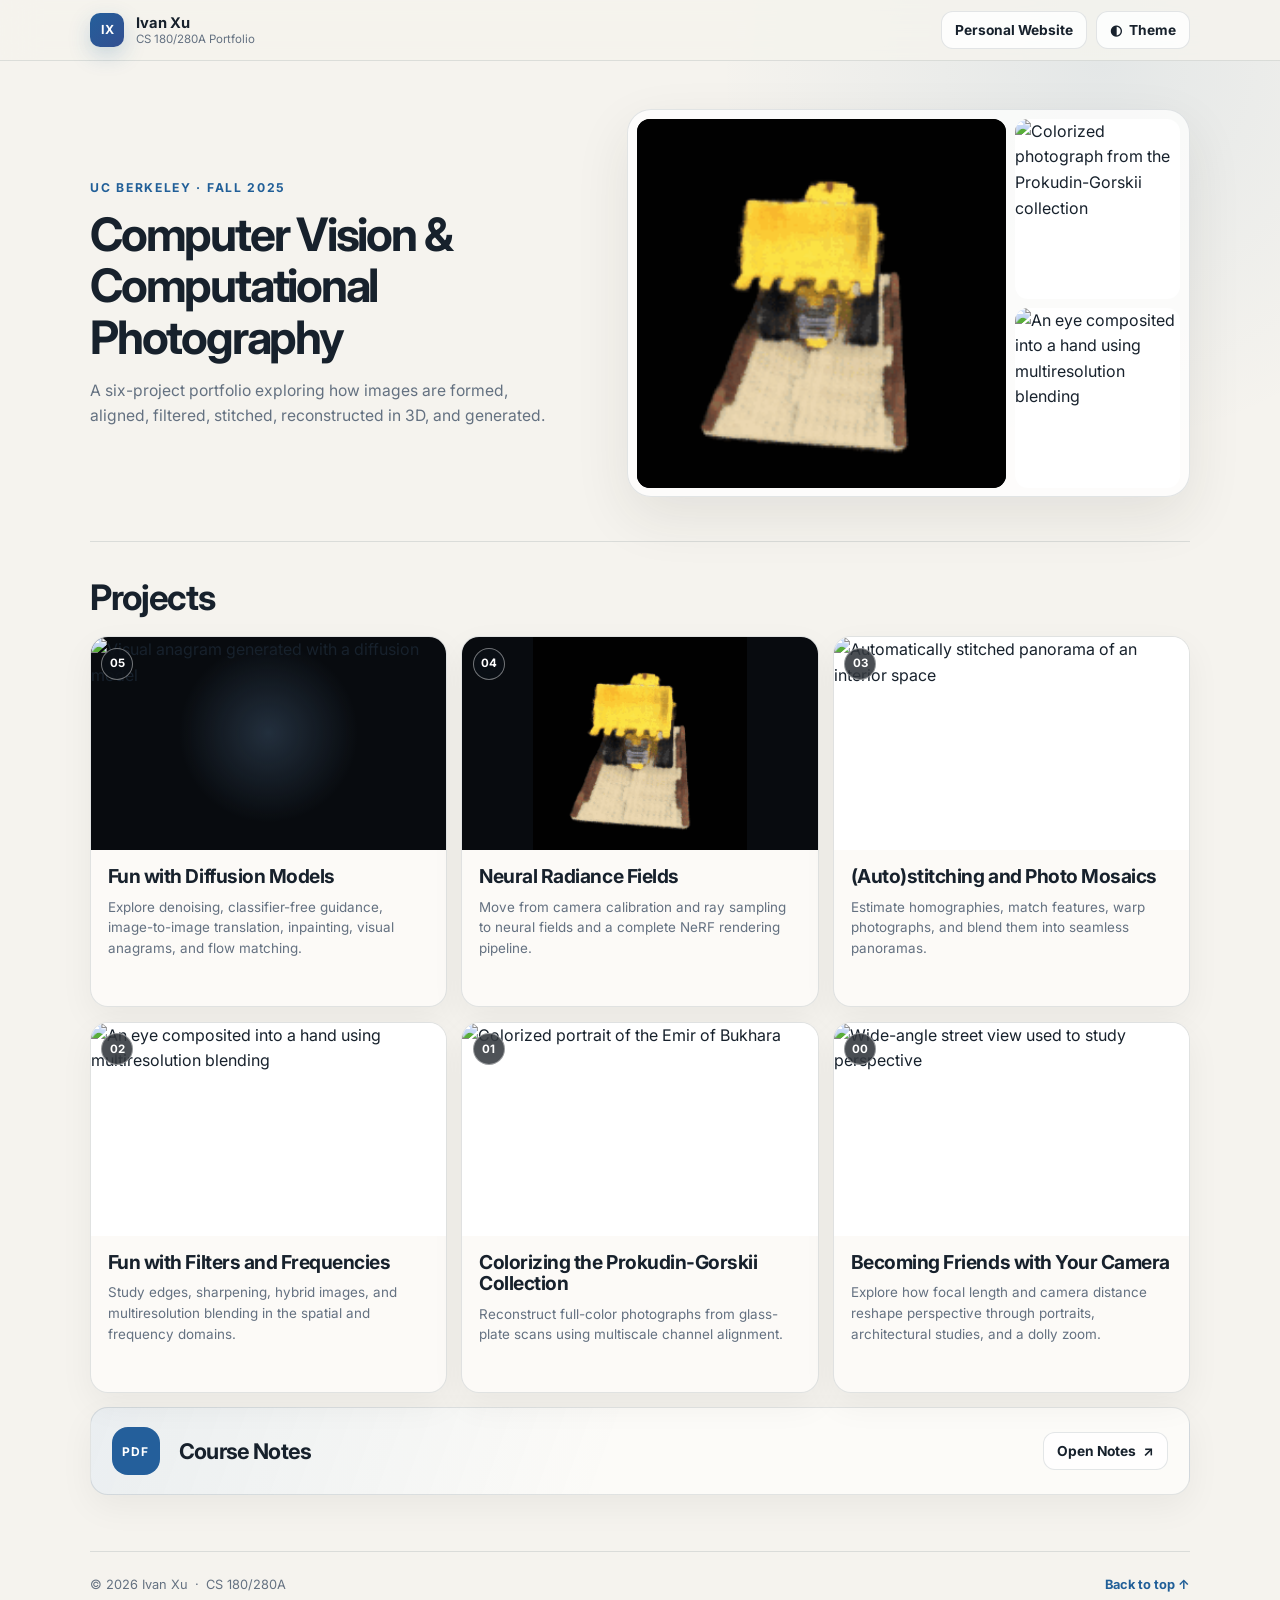
==== commit 964ba1db: "Tighten CS180 portfolio layout" ====
--- a/index.html
+++ b/index.html
@@ -17,7 +17,7 @@
       href="https://fonts.googleapis.com/css2?family=Inter:wght@400;500;600;700&amp;display=swap"
       rel="stylesheet"
     >
-    <link rel="stylesheet" href="homepage.css?v=20260926">
+    <link rel="stylesheet" href="homepage.css?v=20260926b">
 
     <script>
       try {
@@ -67,27 +67,19 @@
             A six-project portfolio exploring how images are formed, aligned,
             filtered, stitched, reconstructed in 3D, and generated.
           </p>
-
-          <div class="course-meta" aria-label="Course information">
-            <span>CS 180/280A</span>
-            <span>Coursework by Ivan Xu</span>
-          </div>
-
-          <div class="hero-actions">
-            <a class="button button-primary" href="#projects">
-              Explore Projects <span aria-hidden="true">↓</span>
-            </a>
-            <a
-              class="button button-secondary"
-              href="https://cal-cs180.github.io/fa25/"
+        </div>
+
+        <div class="hero-collage" aria-label="Selected visual results from the course projects">
+          <figure class="hero-image hero-image-main hero-image-dark">
+            <img
+              src="assets/lego-spherical-loop.gif"
+              alt="NeRF rendering of a Lego scene rotating in three dimensions"
+              width="200"
+              height="200"
+              decoding="async"
             >
-              Course Website <span aria-hidden="true">↗</span>
-            </a>
-          </div>
-        </div>
-
-        <div class="hero-collage" aria-label="Selected visual results from the course projects">
-          <figure class="hero-image hero-image-main">
+          </figure>
+          <figure class="hero-image">
             <img
               src="2/media/emir.jpeg"
               alt="Colorized photograph from the Prokudin-Gorskii collection"
@@ -98,38 +90,129 @@
           </figure>
           <figure class="hero-image">
             <img
-              src="3/media/blend_final.png"
-              alt="Hybrid apple and orange image"
-              width="300"
-              height="300"
+              src="3/media/blend_final3.png"
+              alt="An eye composited into a hand using multiresolution blending"
+              width="416"
+              height="402"
               decoding="async"
             >
           </figure>
-          <figure class="hero-image hero-image-dark">
-            <img
-              src="5/media/lego_spherical.gif"
-              alt="NeRF rendering of a Lego scene rotating in three dimensions"
-              width="200"
-              height="200"
-              decoding="async"
-            >
-          </figure>
         </div>
       </section>
 
       <section class="projects-section" id="projects" aria-labelledby="projects-title">
         <div class="section-heading">
-          <div>
-            <p class="eyebrow">Coursework</p>
-            <h2 id="projects-title">Six projects, one visual journey.</h2>
-          </div>
-          <p>
-            From camera geometry and classical image processing to neural
-            rendering and diffusion models.
-          </p>
+          <h2 id="projects-title">Projects</h2>
         </div>
 
         <div class="project-grid">
+          <a class="project-card" href="6/index.html" aria-labelledby="project-5-title">
+            <div class="project-media project-media-dark">
+              <img
+                class="project-media-contain project-media-pixelated"
+                src="6/media/anagram_4.png"
+                alt="Visual anagram generated with a diffusion model"
+                width="64"
+                height="64"
+                loading="lazy"
+                decoding="async"
+              >
+              <span class="project-number">05</span>
+            </div>
+            <div class="project-copy">
+              <h3 id="project-5-title">Fun with Diffusion Models</h3>
+              <p>
+                Explore denoising, classifier-free guidance, image-to-image
+                translation, inpainting, visual anagrams, and flow matching.
+              </p>
+            </div>
+          </a>
+
+          <a class="project-card" href="5/index.html" aria-labelledby="project-4-title">
+            <div class="project-media project-media-dark">
+              <img
+                class="project-media-contain"
+                src="assets/lego-spherical-loop.gif"
+                alt="Rotating NeRF reconstruction of a Lego scene"
+                width="200"
+                height="200"
+                loading="lazy"
+                decoding="async"
+              >
+              <span class="project-number">04</span>
+            </div>
+            <div class="project-copy">
+              <h3 id="project-4-title">Neural Radiance Fields</h3>
+              <p>
+                Move from camera calibration and ray sampling to neural fields
+                and a complete NeRF rendering pipeline.
+              </p>
+            </div>
+          </a>
+
+          <a class="project-card" href="4/index.html" aria-labelledby="project-3-title">
+            <div class="project-media">
+              <img
+                src="4/media/canteen_result.png"
+                alt="Automatically stitched panorama of an interior space"
+                width="2188"
+                height="1384"
+                loading="lazy"
+                decoding="async"
+              >
+              <span class="project-number">03</span>
+            </div>
+            <div class="project-copy">
+              <h3 id="project-3-title">(Auto)stitching and Photo Mosaics</h3>
+              <p>
+                Estimate homographies, match features, warp photographs, and
+                blend them into seamless panoramas.
+              </p>
+            </div>
+          </a>
+
+          <a class="project-card" href="3/index.html" aria-labelledby="project-2-title">
+            <div class="project-media">
+              <img
+                src="3/media/blend_final3.png"
+                alt="An eye composited into a hand using multiresolution blending"
+                width="416"
+                height="402"
+                loading="lazy"
+                decoding="async"
+              >
+              <span class="project-number">02</span>
+            </div>
+            <div class="project-copy">
+              <h3 id="project-2-title">Fun with Filters and Frequencies</h3>
+              <p>
+                Study edges, sharpening, hybrid images, and multiresolution
+                blending in the spatial and frequency domains.
+              </p>
+            </div>
+          </a>
+
+          <a class="project-card" href="2/index.html" aria-labelledby="project-1-title">
+            <div class="project-media">
+              <img
+                src="2/media/emir.jpeg"
+                alt="Colorized portrait of the Emir of Bukhara"
+                width="3702"
+                height="3209"
+                loading="lazy"
+                decoding="async"
+              >
+              <span class="project-number">01</span>
+            </div>
+            <div class="project-copy">
+              <h3 id="project-1-title">Colorizing the Prokudin-Gorskii Collection</h3>
+              <p>
+                Reconstruct full-color photographs from glass-plate scans using
+                multiscale channel alignment.
+              </p>
+            </div>
+          </a>
+
           <a class="project-card" href="1/index.html" aria-labelledby="project-0-title">
             <div class="project-media">
               <img
@@ -143,130 +226,11 @@
               <span class="project-number">00</span>
             </div>
             <div class="project-copy">
-              <span class="project-tag">Camera Optics</span>
               <h3 id="project-0-title">Becoming Friends with Your Camera</h3>
               <p>
                 Explore how focal length and camera distance reshape perspective
                 through portraits, architectural studies, and a dolly zoom.
               </p>
-              <span class="project-link">View project <span aria-hidden="true">→</span></span>
-            </div>
-          </a>
-
-          <a class="project-card" href="2/index.html" aria-labelledby="project-1-title">
-            <div class="project-media">
-              <img
-                src="2/media/emir.jpeg"
-                alt="Colorized portrait of the Emir of Bukhara"
-                width="3702"
-                height="3209"
-                loading="lazy"
-                decoding="async"
-              >
-              <span class="project-number">01</span>
-            </div>
-            <div class="project-copy">
-              <span class="project-tag">Image Alignment</span>
-              <h3 id="project-1-title">Colorizing the Prokudin-Gorskii Collection</h3>
-              <p>
-                Reconstruct full-color photographs from glass-plate scans using
-                multiscale channel alignment.
-              </p>
-              <span class="project-link">View project <span aria-hidden="true">→</span></span>
-            </div>
-          </a>
-
-          <a class="project-card" href="3/index.html" aria-labelledby="project-2-title">
-            <div class="project-media">
-              <img
-                src="3/media/blend_final.png"
-                alt="Hybrid apple and orange produced with frequency-domain blending"
-                width="300"
-                height="300"
-                loading="lazy"
-                decoding="async"
-              >
-              <span class="project-number">02</span>
-            </div>
-            <div class="project-copy">
-              <span class="project-tag">Filters &amp; Frequencies</span>
-              <h3 id="project-2-title">Fun with Filters and Frequencies</h3>
-              <p>
-                Study edges, sharpening, hybrid images, and multiresolution
-                blending in the spatial and frequency domains.
-              </p>
-              <span class="project-link">View project <span aria-hidden="true">→</span></span>
-            </div>
-          </a>
-
-          <a class="project-card" href="4/index.html" aria-labelledby="project-3-title">
-            <div class="project-media">
-              <img
-                src="4/media/canteen_result.png"
-                alt="Automatically stitched panorama of an interior space"
-                width="2188"
-                height="1384"
-                loading="lazy"
-                decoding="async"
-              >
-              <span class="project-number">03</span>
-            </div>
-            <div class="project-copy">
-              <span class="project-tag">Geometry &amp; Mosaics</span>
-              <h3 id="project-3-title">(Auto)stitching and Photo Mosaics</h3>
-              <p>
-                Estimate homographies, match features, warp photographs, and
-                blend them into seamless panoramas.
-              </p>
-              <span class="project-link">View project <span aria-hidden="true">→</span></span>
-            </div>
-          </a>
-
-          <a class="project-card" href="5/index.html" aria-labelledby="project-4-title">
-            <div class="project-media project-media-dark">
-              <img
-                class="project-media-contain"
-                src="5/media/lego_spherical.gif"
-                alt="Rotating NeRF reconstruction of a Lego scene"
-                width="200"
-                height="200"
-                loading="lazy"
-                decoding="async"
-              >
-              <span class="project-number">04</span>
-            </div>
-            <div class="project-copy">
-              <span class="project-tag">Neural Rendering</span>
-              <h3 id="project-4-title">Neural Radiance Fields</h3>
-              <p>
-                Move from camera calibration and ray sampling to neural fields
-                and a complete NeRF rendering pipeline.
-              </p>
-              <span class="project-link">View project <span aria-hidden="true">→</span></span>
-            </div>
-          </a>
-
-          <a class="project-card" href="6/index.html" aria-labelledby="project-5-title">
-            <div class="project-media project-media-dark">
-              <img
-                class="project-media-contain"
-                src="6/media/anagram_4.png"
-                alt="Visual anagram generated with a diffusion model"
-                width="64"
-                height="64"
-                loading="lazy"
-                decoding="async"
-              >
-              <span class="project-number">05</span>
-            </div>
-            <div class="project-copy">
-              <span class="project-tag">Diffusion &amp; Flow Matching</span>
-              <h3 id="project-5-title">Fun with Diffusion Models</h3>
-              <p>
-                Explore denoising, classifier-free guidance, image-to-image
-                translation, inpainting, visual anagrams, and flow matching.
-              </p>
-              <span class="project-link">View project <span aria-hidden="true">→</span></span>
             </div>
           </a>
         </div>
@@ -275,9 +239,7 @@
       <section class="notes-card" aria-labelledby="notes-title">
         <div class="notes-icon" aria-hidden="true">PDF</div>
         <div>
-          <p class="eyebrow">Course Resource</p>
-          <h2 id="notes-title">CS 180/280A Course Notes</h2>
-          <p>A compact reference collected alongside the six project write-ups.</p>
+          <h2 id="notes-title">Course Notes</h2>
         </div>
         <a class="button button-secondary" href="notes/cs180-course-notes.pdf">
           Open Notes <span aria-hidden="true">↗</span>
--- a/homepage.css
+++ b/homepage.css
@@ -6,13 +6,13 @@
   --text: #edf2f6;
   --muted: #9ba8b6;
   --line: rgb(159 177 196 / 18%);
-  --accent: #75a2ff;
+  --accent: #7aa8ff;
   --accent-strong: #4f7ee8;
-  --accent-2: #38c99d;
+  --accent-2: #345fae;
   --header: rgb(12 17 24 / 82%);
   --shadow: 0 20px 55px rgb(0 0 0 / 23%);
-  --radius: 24px;
-  --content-width: 1160px;
+  --radius: 18px;
+  --content-width: 1100px;
 }
 
 [data-theme="light"] {
@@ -23,9 +23,9 @@
   --text: #17212c;
   --muted: #647181;
   --line: rgb(42 61 77 / 13%);
-  --accent: #23669a;
-  --accent-strong: #194f79;
-  --accent-2: #178269;
+  --accent: #215f98;
+  --accent-strong: #245f9b;
+  --accent-2: #334f91;
   --header: rgb(245 243 238 / 84%);
   --shadow: 0 20px 55px rgb(48 43 35 / 9%);
 }
@@ -43,8 +43,7 @@
   min-height: 100vh;
   margin: 0;
   background:
-    radial-gradient(circle at 86% 4rem, color-mix(in srgb, var(--accent) 11%, transparent), transparent 28rem),
-    radial-gradient(circle at 8% 35rem, color-mix(in srgb, var(--accent-2) 8%, transparent), transparent 26rem),
+    radial-gradient(circle at 86% 4rem, color-mix(in srgb, var(--accent) 8%, transparent), transparent 24rem),
     var(--background);
   color: var(--text);
   font-family: Inter, ui-sans-serif, -apple-system, BlinkMacSystemFont, "Segoe UI", sans-serif;
@@ -102,7 +101,7 @@
 
 .nav-inner {
   width: min(calc(100% - 40px), var(--content-width));
-  min-height: 68px;
+  min-height: 60px;
   margin: 0 auto;
   display: flex;
   align-items: center;
@@ -118,12 +117,12 @@
 }
 
 .brand-mark {
-  width: 38px;
-  height: 38px;
+  width: 34px;
+  height: 34px;
   display: grid;
   place-items: center;
   flex: 0 0 auto;
-  border-radius: 11px;
+  border-radius: 10px;
   background: linear-gradient(135deg, var(--accent-strong), var(--accent-2));
   color: #fff;
   font-size: 0.78rem;
@@ -153,12 +152,12 @@
 }
 
 .button {
-  min-height: 42px;
+  min-height: 38px;
   display: inline-flex;
   align-items: center;
   justify-content: center;
   gap: 0.45rem;
-  padding: 0.62rem 0.95rem;
+  padding: 0.52rem 0.82rem;
   border: 1px solid transparent;
   border-radius: 12px;
   cursor: pointer;
@@ -174,7 +173,7 @@
 }
 
 .button-primary {
-  background: linear-gradient(135deg, var(--accent-strong), var(--accent-2));
+  background: var(--accent-strong);
   color: #fff;
   box-shadow: 0 10px 24px color-mix(in srgb, var(--accent) 22%, transparent);
 }
@@ -189,15 +188,15 @@
 .page-shell {
   width: min(calc(100% - 40px), var(--content-width));
   margin: 0 auto;
-  padding: 3rem 0 4.5rem;
+  padding: 2rem 0 3.5rem;
 }
 
 .course-hero {
   display: grid;
-  grid-template-columns: minmax(0, 0.9fr) minmax(440px, 1.1fr);
-  gap: clamp(2.5rem, 6vw, 5.5rem);
+  grid-template-columns: minmax(0, 0.92fr) minmax(400px, 1.08fr);
+  gap: clamp(2rem, 4.5vw, 3.8rem);
   align-items: center;
-  padding: clamp(1.5rem, 4vw, 3.2rem) 0 clamp(3.6rem, 7vw, 5.4rem);
+  padding: 1rem 0 2.75rem;
 }
 
 .eyebrow {
@@ -223,49 +222,26 @@
 }
 
 h1 {
-  max-width: 12ch;
-  margin-bottom: 1.15rem;
-  font-size: clamp(2.65rem, 5.4vw, 4.7rem);
-  letter-spacing: -0.052em;
+  max-width: 14ch;
+  margin-bottom: 0.9rem;
+  font-size: clamp(2.15rem, 3.6vw, 3.2rem);
+  letter-spacing: -0.048em;
 }
 
 .hero-summary {
   max-width: 570px;
-  margin-bottom: 1.25rem;
+  margin-bottom: 0;
   color: var(--muted);
-  font-size: clamp(1rem, 1.5vw, 1.13rem);
-}
-
-.course-meta {
-  display: flex;
-  flex-wrap: wrap;
-  gap: 0.6rem;
-  margin-bottom: 1.55rem;
-}
-
-.course-meta span {
-  padding: 0.32rem 0.72rem;
-  border: 1px solid var(--line);
-  border-radius: 999px;
-  background: color-mix(in srgb, var(--surface-raised) 68%, transparent);
-  color: var(--muted);
-  font-size: 0.8rem;
-  font-weight: 600;
-}
-
-.hero-actions {
-  display: flex;
-  flex-wrap: wrap;
-  gap: 0.7rem;
+  font-size: 0.98rem;
 }
 
 .hero-collage {
-  min-height: 430px;
+  min-height: 340px;
   display: grid;
   grid-template-columns: minmax(0, 1.38fr) minmax(130px, 0.62fr);
   grid-template-rows: 1fr 1fr;
-  gap: 0.75rem;
-  padding: 0.75rem;
+  gap: 0.55rem;
+  padding: 0.55rem;
   border: 1px solid var(--line);
   border-radius: calc(var(--radius) + 6px);
   background: color-mix(in srgb, var(--surface-raised) 74%, transparent);
@@ -277,7 +253,7 @@
   min-height: 0;
   margin: 0;
   overflow: hidden;
-  border-radius: 17px;
+  border-radius: 13px;
   background: var(--surface-raised);
 }
 
@@ -300,34 +276,25 @@
 }
 
 .projects-section {
-  padding-top: 3.7rem;
+  padding-top: 2.25rem;
   border-top: 1px solid var(--line);
 }
 
 .section-heading {
-  display: grid;
-  grid-template-columns: minmax(0, 1fr) minmax(280px, 420px);
-  gap: 2rem;
-  align-items: end;
-  margin-bottom: 1.8rem;
+  margin-bottom: 1.15rem;
 }
 
 .section-heading h2,
 .notes-card h2 {
   margin-bottom: 0;
-  font-size: clamp(1.9rem, 3.5vw, 2.7rem);
+  font-size: clamp(1.65rem, 3vw, 2.2rem);
   letter-spacing: -0.038em;
 }
 
-.section-heading > p {
-  margin-bottom: 0.2rem;
-  color: var(--muted);
-}
-
 .project-grid {
   display: grid;
-  grid-template-columns: repeat(2, minmax(0, 1fr));
-  gap: 1.1rem;
+  grid-template-columns: repeat(3, minmax(0, 1fr));
+  gap: 0.9rem;
 }
 
 .project-card {
@@ -347,7 +314,7 @@
 
 .project-media {
   position: relative;
-  aspect-ratio: 16 / 9;
+  aspect-ratio: 5 / 3;
   overflow: hidden;
   background: var(--surface-raised);
 }
@@ -371,10 +338,10 @@
 
 .project-number {
   position: absolute;
-  top: 0.8rem;
-  left: 0.8rem;
-  min-width: 2.35rem;
-  height: 2.35rem;
+  top: 0.65rem;
+  left: 0.65rem;
+  min-width: 2rem;
+  height: 2rem;
   display: grid;
   place-items: center;
   border: 1px solid rgb(255 255 255 / 42%);
@@ -388,39 +355,24 @@
 }
 
 .project-copy {
-  min-height: 240px;
+  min-height: 156px;
   display: flex;
   flex-direction: column;
-  padding: 1.35rem 1.4rem 1.4rem;
-}
-
-.project-tag {
-  margin-bottom: 0.7rem;
-  color: var(--accent);
-  font-size: 0.7rem;
-  font-weight: 700;
-  letter-spacing: 0.11em;
-  text-transform: uppercase;
+  padding: 1rem 1.05rem 1.1rem;
 }
 
 .project-copy h3 {
   max-width: 29ch;
-  margin-bottom: 0.65rem;
-  font-size: clamp(1.15rem, 2vw, 1.42rem);
+  margin-bottom: 0.55rem;
+  font-size: clamp(1.05rem, 1.6vw, 1.2rem);
   letter-spacing: -0.025em;
 }
 
 .project-copy p {
-  margin-bottom: 1.2rem;
+  margin-bottom: 0;
   color: var(--muted);
-  font-size: 0.92rem;
-}
-
-.project-link {
-  margin-top: auto;
-  color: var(--accent);
-  font-size: 0.86rem;
-  font-weight: 700;
+  font-size: 0.84rem;
+  line-height: 1.55;
 }
 
 .notes-card {
@@ -428,8 +380,8 @@
   grid-template-columns: auto minmax(0, 1fr) auto;
   gap: 1.2rem;
   align-items: center;
-  margin-top: 1.2rem;
-  padding: 1.6rem;
+  margin-top: 0.9rem;
+  padding: 1.2rem 1.3rem;
   border: 1px solid var(--line);
   border-radius: var(--radius);
   background:
@@ -439,12 +391,12 @@
 }
 
 .notes-icon {
-  width: 58px;
-  height: 58px;
+  width: 48px;
+  height: 48px;
   display: grid;
   place-items: center;
   border-radius: 16px;
-  background: linear-gradient(135deg, var(--accent-strong), var(--accent-2));
+  background: var(--accent-strong);
   color: #fff;
   font-size: 0.75rem;
   font-weight: 700;
@@ -521,7 +473,11 @@
   }
 
   .hero-collage {
-    min-height: 390px;
+    min-height: 330px;
+  }
+
+  .project-grid {
+    grid-template-columns: repeat(2, minmax(0, 1fr));
   }
 }
 
@@ -558,7 +514,7 @@
 
   .course-hero {
     gap: 2rem;
-    padding-bottom: 3.5rem;
+    padding-bottom: 2.75rem;
   }
 
   h1 {
@@ -567,11 +523,6 @@
 
   .hero-collage {
     min-height: 300px;
-  }
-
-  .section-heading {
-    grid-template-columns: 1fr;
-    gap: 0.6rem;
   }
 
   .project-grid {
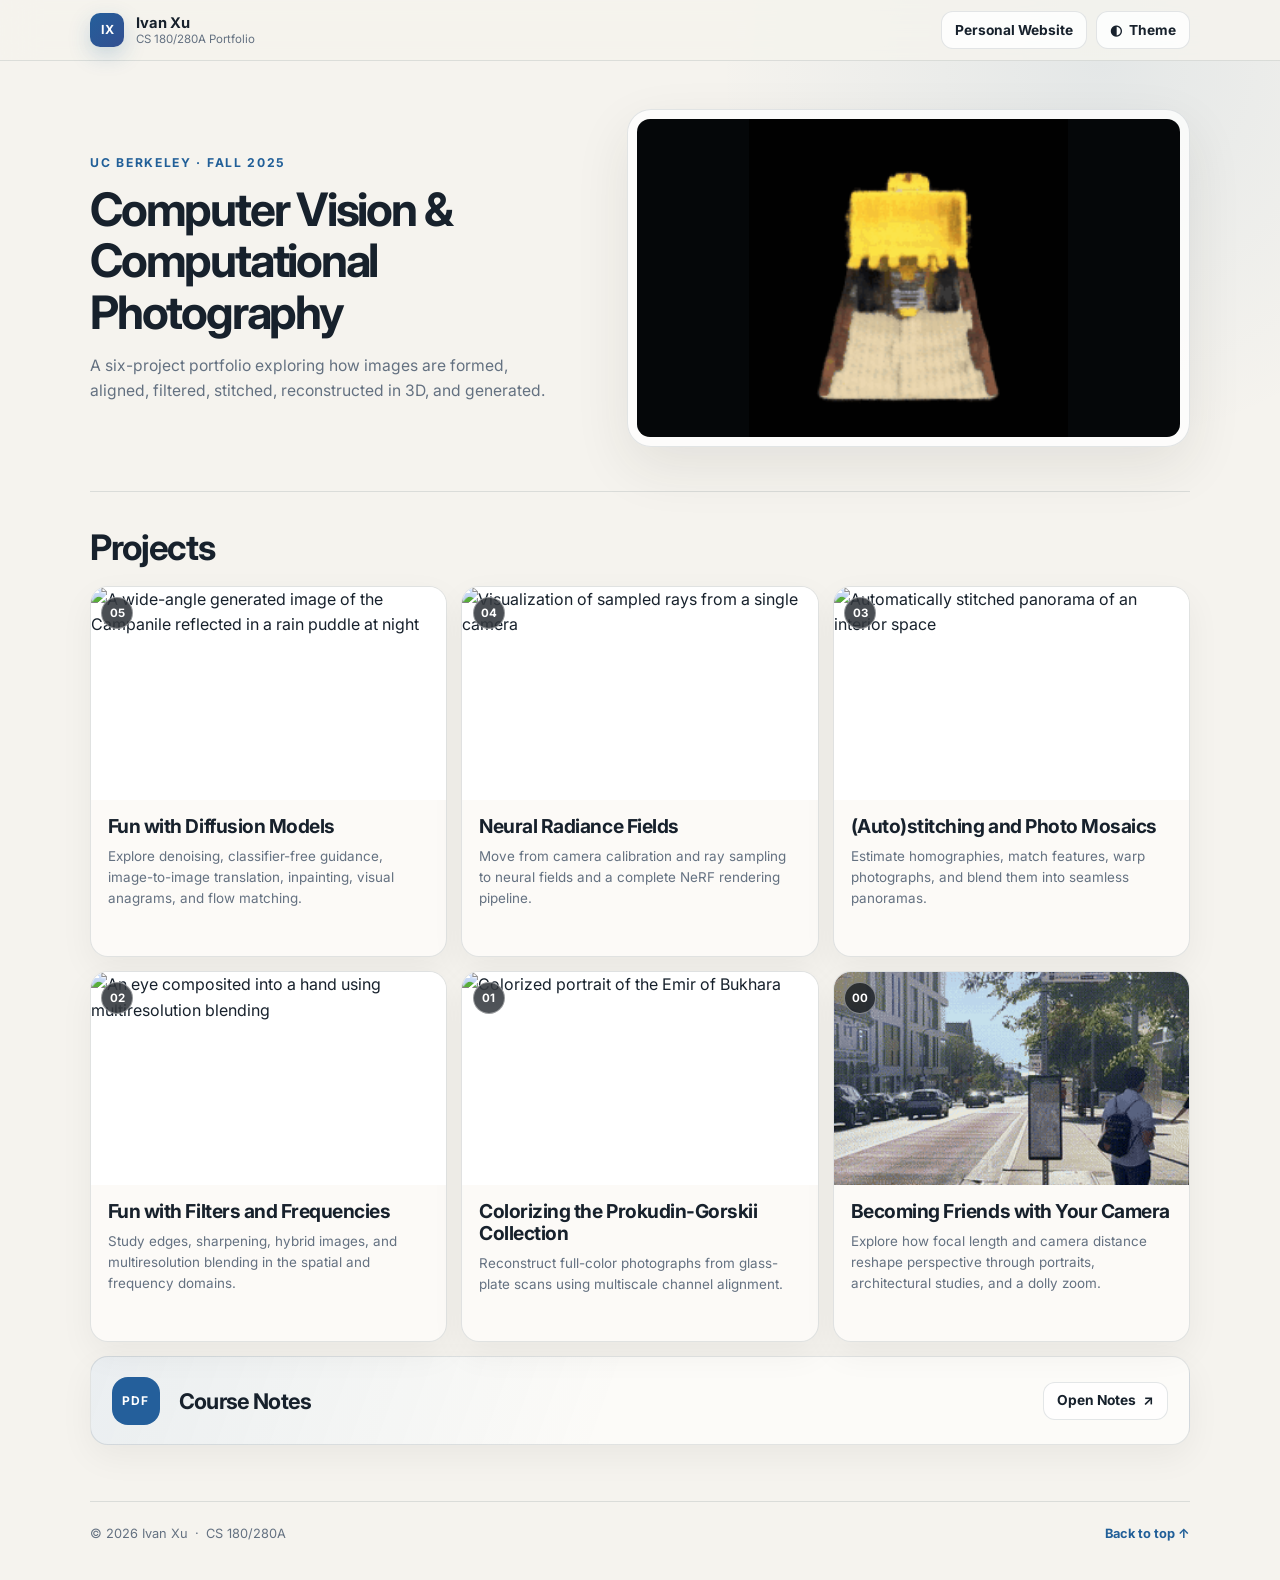
==== commit 0e332fa9: "Update CS180 project cover media" ====
--- a/index.html
+++ b/index.html
@@ -17,7 +17,7 @@
       href="https://fonts.googleapis.com/css2?family=Inter:wght@400;500;600;700&amp;display=swap"
       rel="stylesheet"
     >
-    <link rel="stylesheet" href="homepage.css?v=20260926b">
+    <link rel="stylesheet" href="homepage.css?v=20260926c">
 
     <script>
       try {
@@ -69,7 +69,7 @@
           </p>
         </div>
 
-        <div class="hero-collage" aria-label="Selected visual results from the course projects">
+        <div class="hero-collage hero-collage-single" aria-label="NeRF rendering from Project 4">
           <figure class="hero-image hero-image-main hero-image-dark">
             <img
               src="assets/lego-spherical-loop.gif"
@@ -79,24 +79,6 @@
               decoding="async"
             >
           </figure>
-          <figure class="hero-image">
-            <img
-              src="2/media/emir.jpeg"
-              alt="Colorized photograph from the Prokudin-Gorskii collection"
-              width="3702"
-              height="3209"
-              decoding="async"
-            >
-          </figure>
-          <figure class="hero-image">
-            <img
-              src="3/media/blend_final3.png"
-              alt="An eye composited into a hand using multiresolution blending"
-              width="416"
-              height="402"
-              decoding="async"
-            >
-          </figure>
         </div>
       </section>
 
@@ -107,13 +89,13 @@
 
         <div class="project-grid">
           <a class="project-card" href="6/index.html" aria-labelledby="project-5-title">
-            <div class="project-media project-media-dark">
-              <img
-                class="project-media-contain project-media-pixelated"
-                src="6/media/anagram_4.png"
-                alt="Visual anagram generated with a diffusion model"
-                width="64"
-                height="64"
+            <div class="project-media">
+              <img
+                class="project-cover-campanile"
+                src="6/media/prompt1_80.png"
+                alt="A wide-angle generated image of the Campanile reflected in a rain puddle at night"
+                width="1538"
+                height="1538"
                 loading="lazy"
                 decoding="async"
               >
@@ -129,13 +111,13 @@
           </a>
 
           <a class="project-card" href="5/index.html" aria-labelledby="project-4-title">
-            <div class="project-media project-media-dark">
-              <img
-                class="project-media-contain"
-                src="assets/lego-spherical-loop.gif"
-                alt="Rotating NeRF reconstruction of a Lego scene"
-                width="200"
-                height="200"
+            <div class="project-media project-media-rays">
+              <img
+                class="project-cover-rays"
+                src="5/media/from_single.png"
+                alt="Visualization of sampled rays from a single camera"
+                width="2880"
+                height="1624"
                 loading="lazy"
                 decoding="async"
               >
@@ -216,10 +198,10 @@
           <a class="project-card" href="1/index.html" aria-labelledby="project-0-title">
             <div class="project-media">
               <img
-                src="1/media/img6.jpg"
-                alt="Wide-angle street view used to study perspective"
-                width="4032"
-                height="3024"
+                src="assets/dolly-zoom-loop.gif"
+                alt="Animated dolly zoom demonstration"
+                width="320"
+                height="180"
                 loading="lazy"
                 decoding="async"
               >
--- a/homepage.css
+++ b/homepage.css
@@ -248,6 +248,13 @@
   box-shadow: var(--shadow);
 }
 
+.hero-collage.hero-collage-single {
+  min-height: 0;
+  aspect-ratio: 5 / 3;
+  grid-template-columns: 1fr;
+  grid-template-rows: 1fr;
+}
+
 .hero-image {
   min-width: 0;
   min-height: 0;
@@ -259,6 +266,10 @@
 
 .hero-image-main {
   grid-row: 1 / -1;
+}
+
+.hero-collage-single .hero-image-main {
+  grid-row: auto;
 }
 
 .hero-image-dark {
@@ -336,6 +347,14 @@
   object-fit: contain;
 }
 
+.project-cover-rays {
+  object-position: center center;
+}
+
+.project-cover-campanile {
+  object-position: center 7%;
+}
+
 .project-number {
   position: absolute;
   top: 0.65rem;
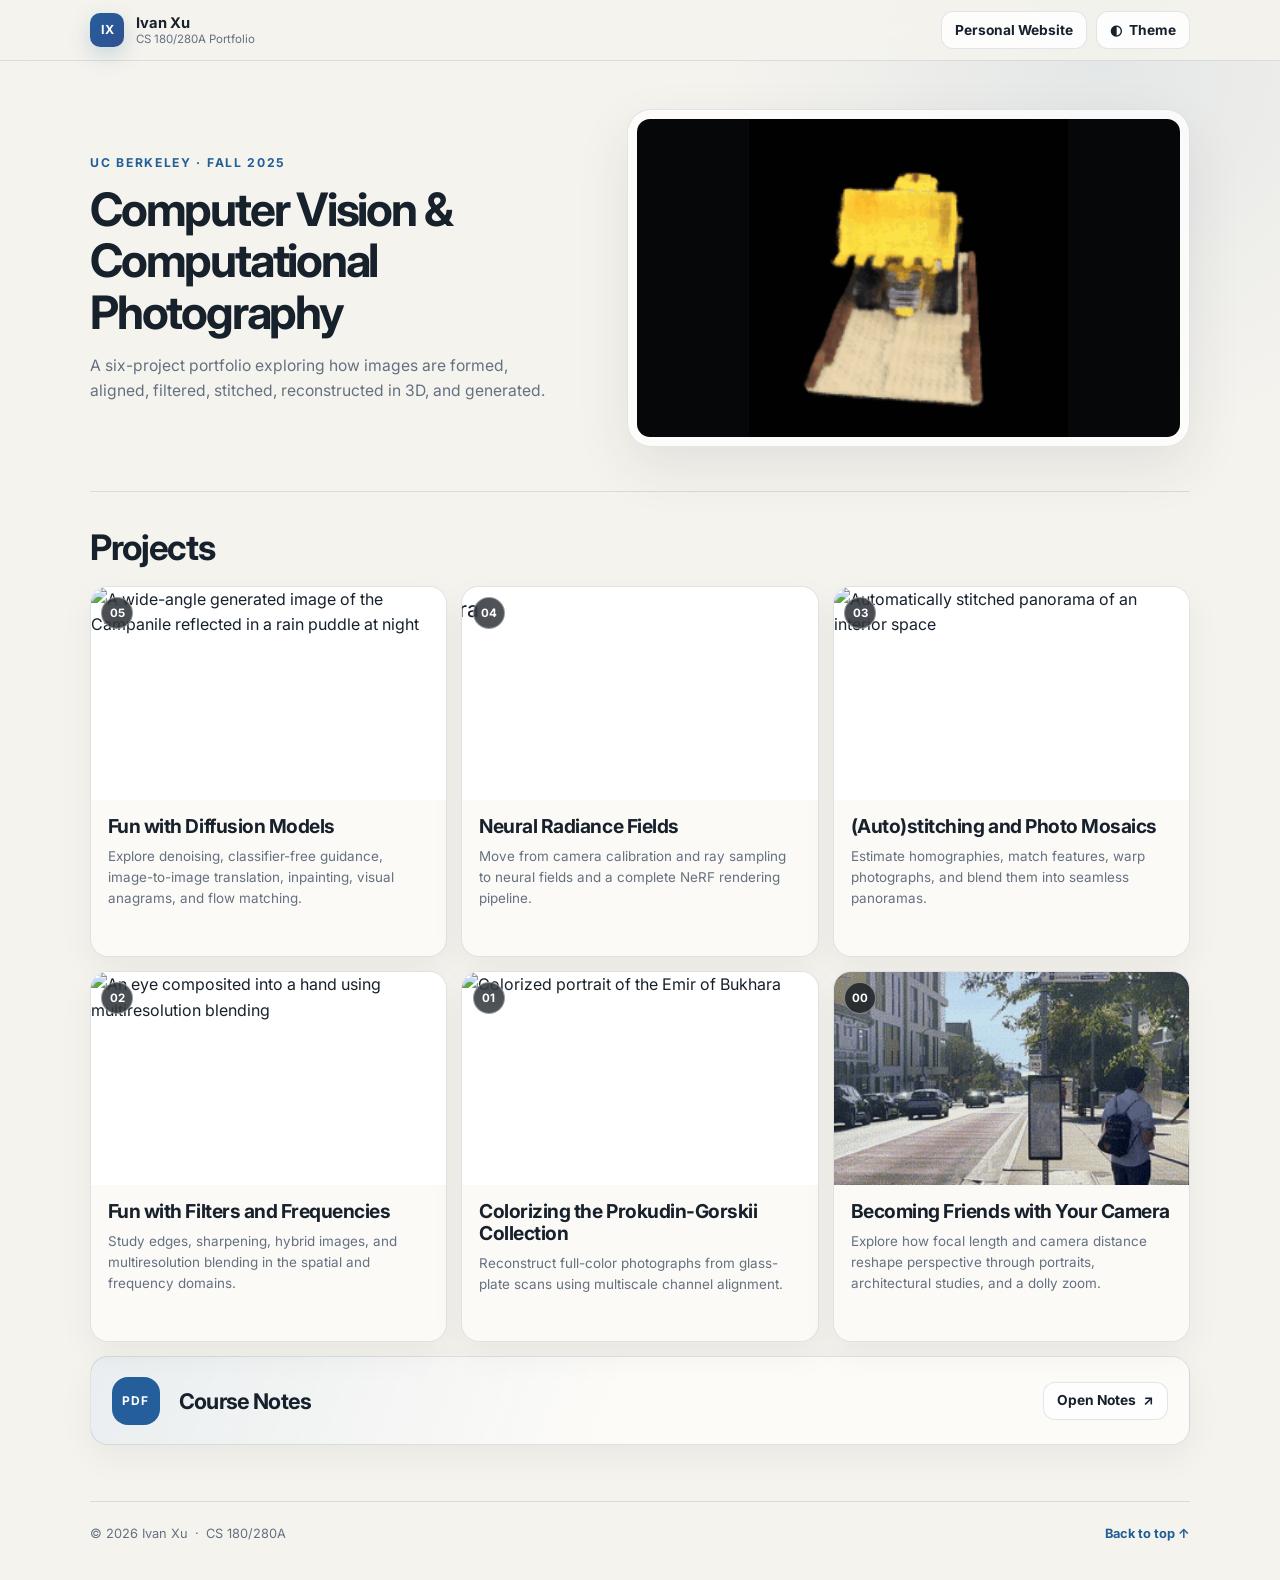
==== commit c23acc74: "Reframe NeRF project cover" ====
--- a/index.html
+++ b/index.html
@@ -17,7 +17,7 @@
       href="https://fonts.googleapis.com/css2?family=Inter:wght@400;500;600;700&amp;display=swap"
       rel="stylesheet"
     >
-    <link rel="stylesheet" href="homepage.css?v=20260926c">
+    <link rel="stylesheet" href="homepage.css?v=20260926d">
 
     <script>
       try {
--- a/homepage.css
+++ b/homepage.css
@@ -347,8 +347,10 @@
   object-fit: contain;
 }
 
-.project-cover-rays {
+.project-media img.project-cover-rays {
   object-position: center center;
+  transform: scale(1.35);
+  transform-origin: 47% 40%;
 }
 
 .project-cover-campanile {
@@ -480,6 +482,10 @@
   .project-card:hover .project-media img {
     transform: scale(1.025);
   }
+
+  .project-card:hover .project-media img.project-cover-rays {
+    transform: scale(1.39);
+  }
 }
 
 @media (max-width: 900px) {
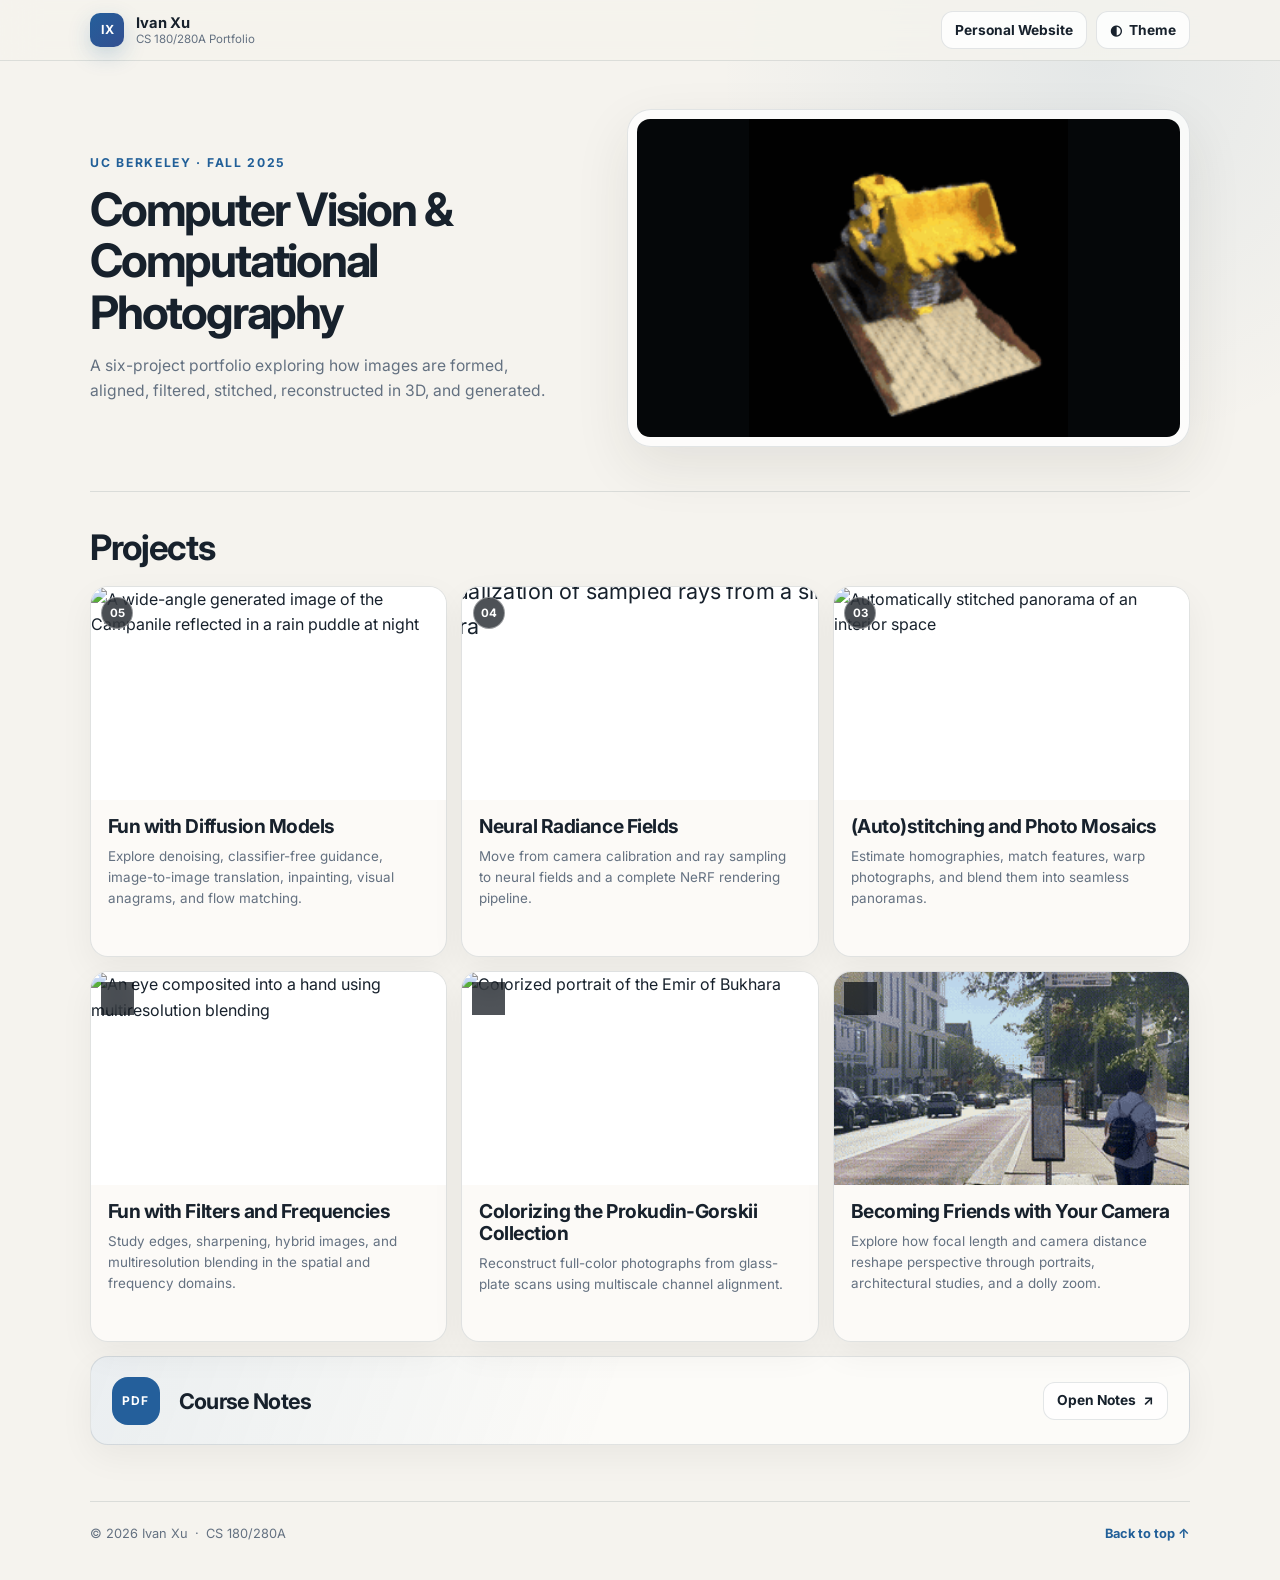
==== commit e0a4d8f5: "Lower NeRF cover framing" ====
--- a/index.html
+++ b/index.html
@@ -17,7 +17,7 @@
       href="https://fonts.googleapis.com/css2?family=Inter:wght@400;500;600;700&amp;display=swap"
       rel="stylesheet"
     >
-    <link rel="stylesheet" href="homepage.css?v=20260926d">
+    <link rel="stylesheet" href="homepage.css?v=20260926e">
 
     <script>
       try {
--- a/homepage.css
+++ b/homepage.css
@@ -349,7 +349,7 @@
 
 .project-media img.project-cover-rays {
   object-position: center center;
-  transform: scale(1.35);
+  transform: translateY(8%) scale(1.35);
   transform-origin: 47% 40%;
 }
 
@@ -484,7 +484,7 @@
   }
 
   .project-card:hover .project-media img.project-cover-rays {
-    transform: scale(1.39);
+    transform: translateY(8%) scale(1.39);
   }
 }
 
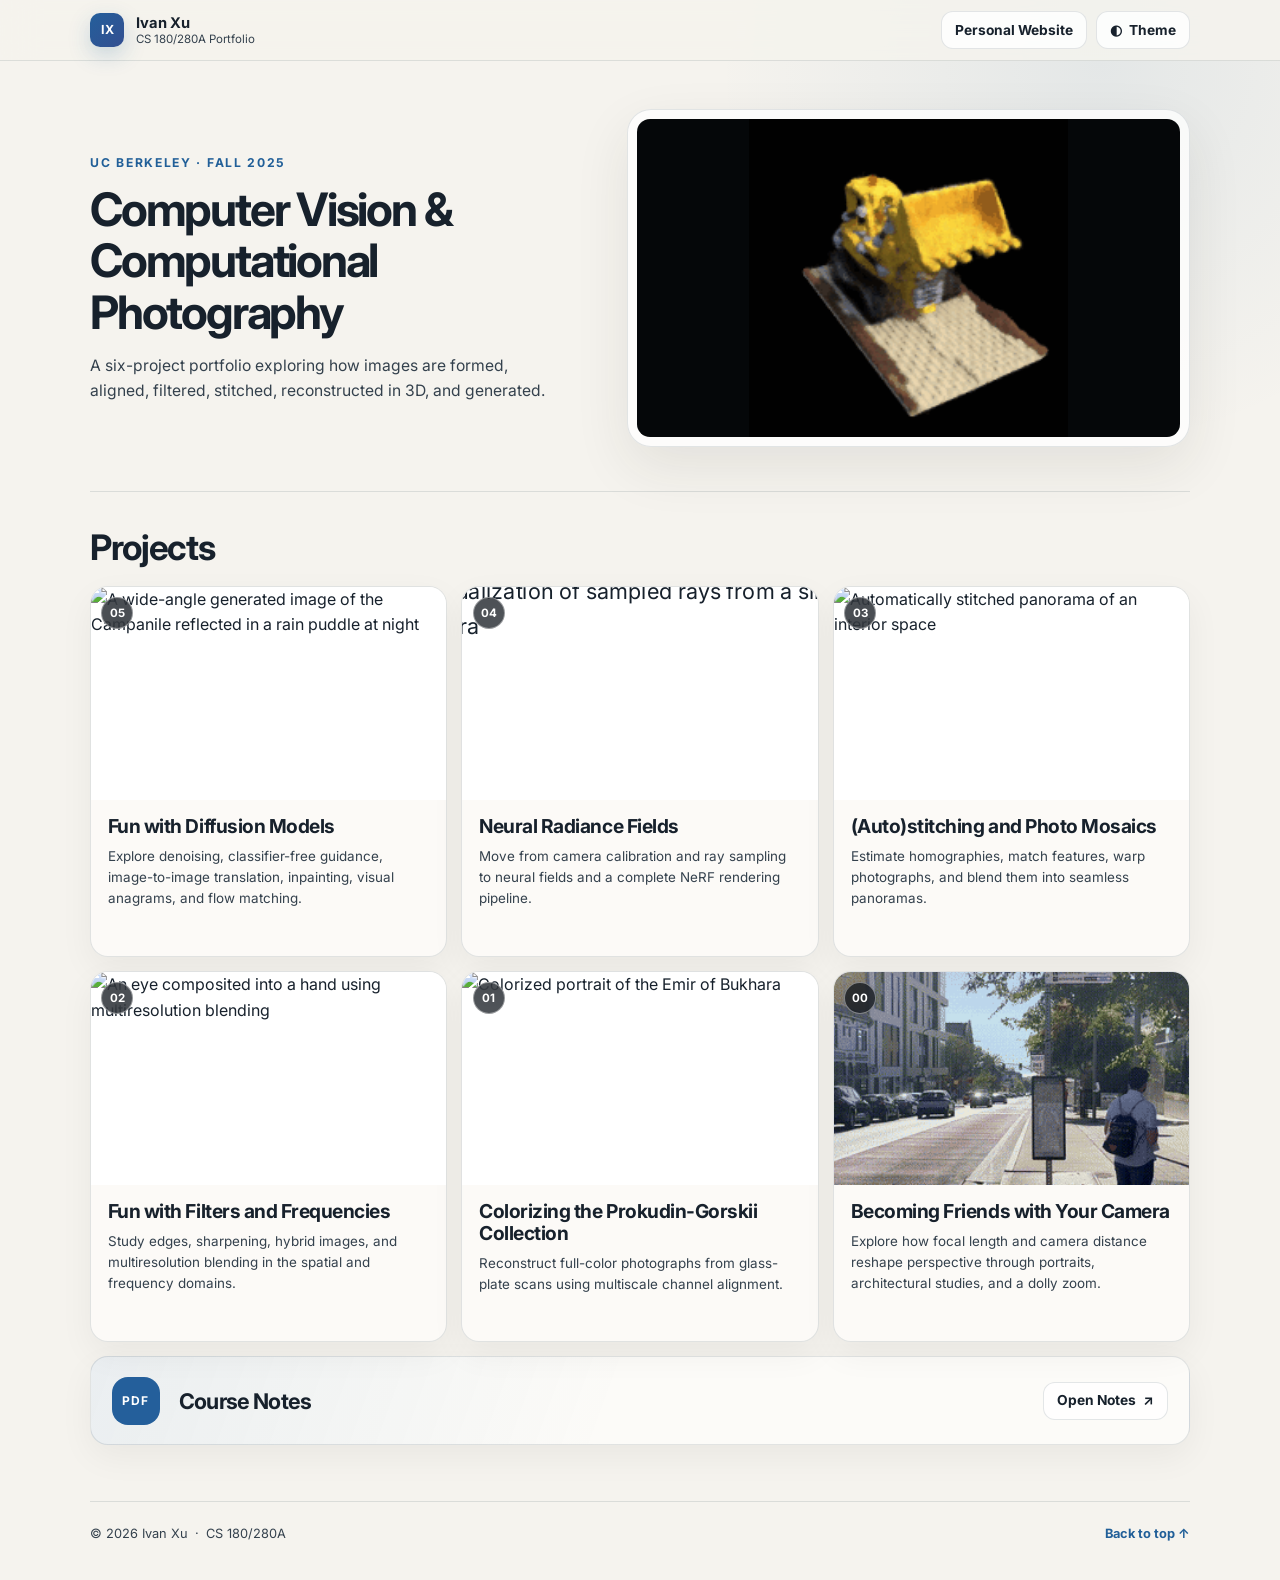
==== commit bbb1c5a7: "Darken CS180 landing page copy" ====
--- a/index.html
+++ b/index.html
@@ -17,7 +17,7 @@
       href="https://fonts.googleapis.com/css2?family=Inter:wght@400;500;600;700&amp;display=swap"
       rel="stylesheet"
     >
-    <link rel="stylesheet" href="homepage.css?v=20260926e">
+    <link rel="stylesheet" href="homepage.css?v=20261004a">
 
     <script>
       try {
--- a/homepage.css
+++ b/homepage.css
@@ -21,7 +21,7 @@
   --surface: #fcfbf8;
   --surface-raised: #ffffff;
   --text: #17212c;
-  --muted: #647181;
+  --muted: #34414d;
   --line: rgb(42 61 77 / 13%);
   --accent: #215f98;
   --accent-strong: #245f9b;
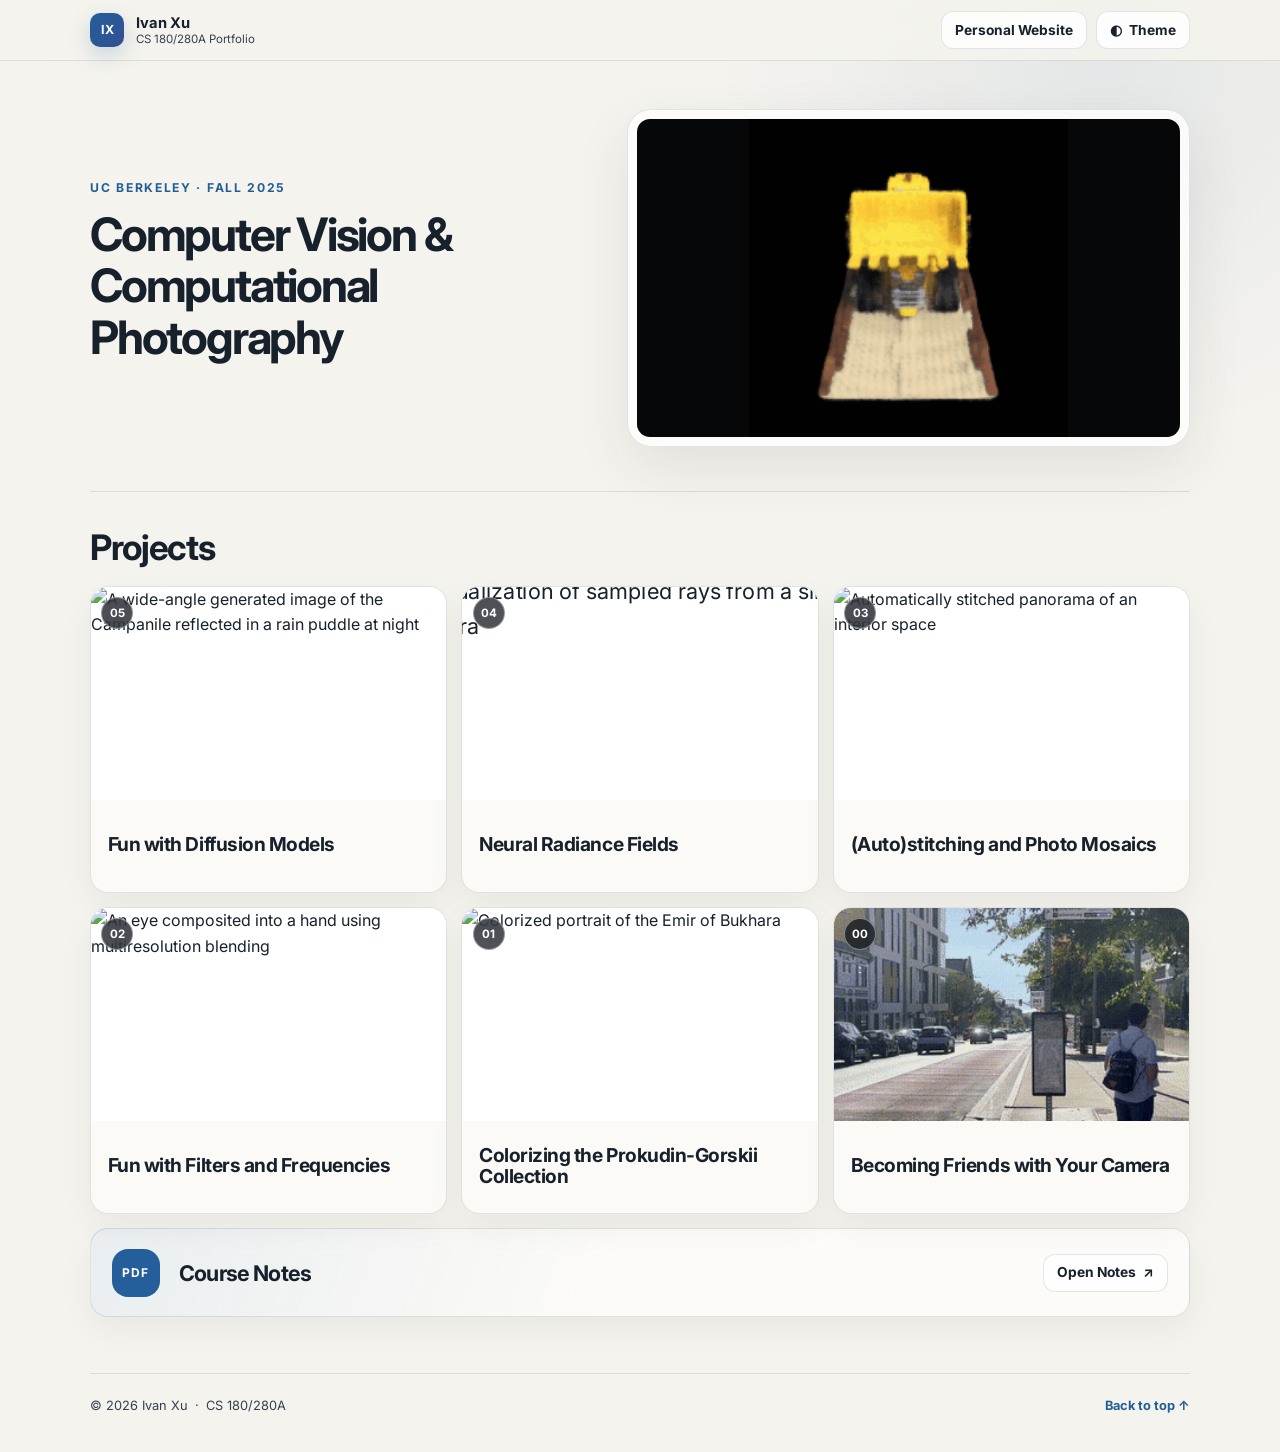
==== commit fb1f137f: "Simplify CS180 homepage cards" ====
--- a/index.html
+++ b/index.html
@@ -17,7 +17,7 @@
       href="https://fonts.googleapis.com/css2?family=Inter:wght@400;500;600;700&amp;display=swap"
       rel="stylesheet"
     >
-    <link rel="stylesheet" href="homepage.css?v=20261004a">
+    <link rel="stylesheet" href="homepage.css?v=20261005a">
 
     <script>
       try {
@@ -63,10 +63,6 @@
         <div class="hero-copy">
           <p class="eyebrow">UC Berkeley · Fall 2025</p>
           <h1 id="page-title">Computer Vision &amp; Computational Photography</h1>
-          <p class="hero-summary">
-            A six-project portfolio exploring how images are formed, aligned,
-            filtered, stitched, reconstructed in 3D, and generated.
-          </p>
         </div>
 
         <div class="hero-collage hero-collage-single" aria-label="NeRF rendering from Project 4">
@@ -103,10 +99,6 @@
             </div>
             <div class="project-copy">
               <h3 id="project-5-title">Fun with Diffusion Models</h3>
-              <p>
-                Explore denoising, classifier-free guidance, image-to-image
-                translation, inpainting, visual anagrams, and flow matching.
-              </p>
             </div>
           </a>
 
@@ -125,10 +117,6 @@
             </div>
             <div class="project-copy">
               <h3 id="project-4-title">Neural Radiance Fields</h3>
-              <p>
-                Move from camera calibration and ray sampling to neural fields
-                and a complete NeRF rendering pipeline.
-              </p>
             </div>
           </a>
 
@@ -146,10 +134,6 @@
             </div>
             <div class="project-copy">
               <h3 id="project-3-title">(Auto)stitching and Photo Mosaics</h3>
-              <p>
-                Estimate homographies, match features, warp photographs, and
-                blend them into seamless panoramas.
-              </p>
             </div>
           </a>
 
@@ -167,10 +151,6 @@
             </div>
             <div class="project-copy">
               <h3 id="project-2-title">Fun with Filters and Frequencies</h3>
-              <p>
-                Study edges, sharpening, hybrid images, and multiresolution
-                blending in the spatial and frequency domains.
-              </p>
             </div>
           </a>
 
@@ -188,10 +168,6 @@
             </div>
             <div class="project-copy">
               <h3 id="project-1-title">Colorizing the Prokudin-Gorskii Collection</h3>
-              <p>
-                Reconstruct full-color photographs from glass-plate scans using
-                multiscale channel alignment.
-              </p>
             </div>
           </a>
 
@@ -209,10 +185,6 @@
             </div>
             <div class="project-copy">
               <h3 id="project-0-title">Becoming Friends with Your Camera</h3>
-              <p>
-                Explore how focal length and camera distance reshape perspective
-                through portraits, architectural studies, and a dolly zoom.
-              </p>
             </div>
           </a>
         </div>
--- a/homepage.css
+++ b/homepage.css
@@ -228,13 +228,6 @@
   letter-spacing: -0.048em;
 }
 
-.hero-summary {
-  max-width: 570px;
-  margin-bottom: 0;
-  color: var(--muted);
-  font-size: 0.98rem;
-}
-
 .hero-collage {
   min-height: 340px;
   display: grid;
@@ -376,24 +369,18 @@
 }
 
 .project-copy {
-  min-height: 156px;
+  min-height: 92px;
   display: flex;
   flex-direction: column;
+  justify-content: center;
   padding: 1rem 1.05rem 1.1rem;
 }
 
 .project-copy h3 {
   max-width: 29ch;
-  margin-bottom: 0.55rem;
+  margin-bottom: 0;
   font-size: clamp(1.05rem, 1.6vw, 1.2rem);
   letter-spacing: -0.025em;
-}
-
-.project-copy p {
-  margin-bottom: 0;
-  color: var(--muted);
-  font-size: 0.84rem;
-  line-height: 1.55;
 }
 
 .notes-card {
